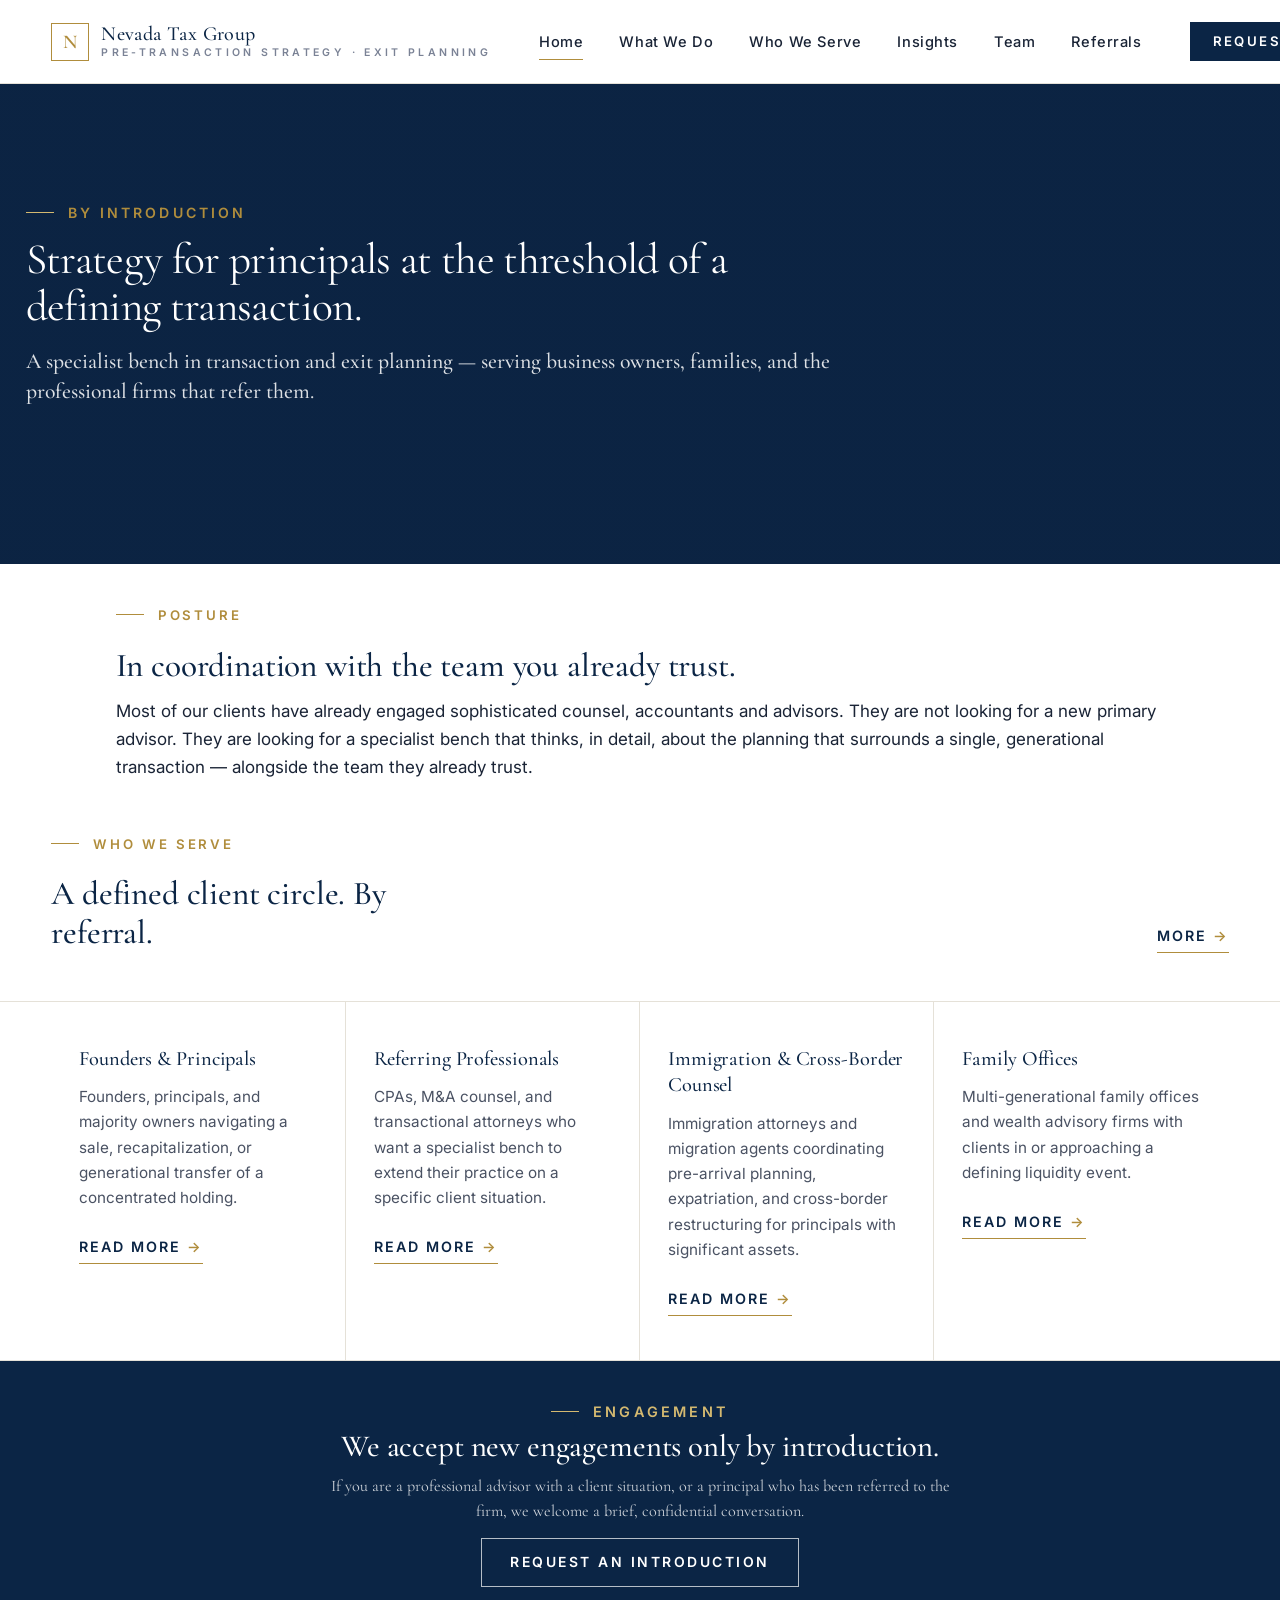
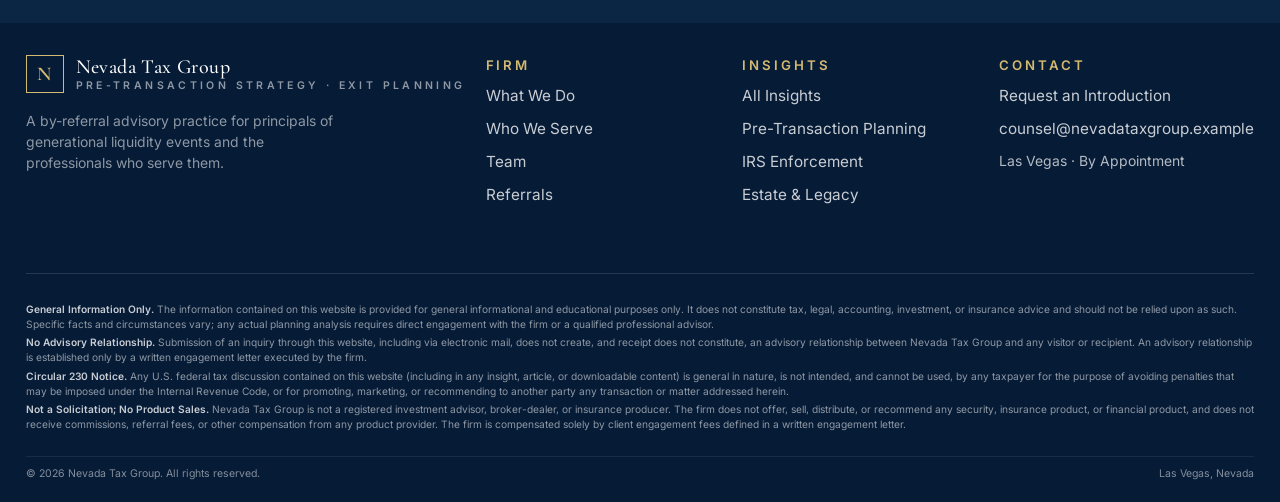
==== index.html @ 7b82d8ce "Mobile: aggressive hero shrink (specificity bump) + nav 3-col grid" ====
<!DOCTYPE html>
<html lang="en">
<head>
  <meta charset="UTF-8" />
  <meta name="viewport" content="width=device-width, initial-scale=1.0" />
  <meta name="robots" content="noindex, nofollow" />
  <meta http-equiv="Cache-Control" content="no-cache, no-store, must-revalidate" />
  <meta http-equiv="Pragma" content="no-cache" />
  <meta http-equiv="Expires" content="0" />
  <title>Nevada Tax Group</title>
  <meta name="description" content="A specialist bench in pre-transaction strategy, exit planning, and generational wealth — for the families, principals, and professional firms who serve them." />
  <link rel="preconnect" href="https://fonts.googleapis.com" />
  <link rel="preconnect" href="https://fonts.gstatic.com" crossorigin />
  <link href="https://fonts.googleapis.com/css2?family=Cormorant+Garamond:wght@400;500;600&family=Inter:wght@400;500;600&display=swap" rel="stylesheet" />
  <link rel="stylesheet" href="assets/css/styles.css?v=88" />
  <style>
      /* Compact engagement CTA + footer (all pages) */
      .section-navy { padding-top: clamp(36px, 4.5vw, 64px); padding-bottom: clamp(36px, 4.5vw, 64px); }
      .section-navy .eyebrow { margin-bottom: 14px; font-size: 0.85rem; }
      .section-navy h2 { font-size: clamp(1.5rem, 2.4vw, 2rem) !important; margin: 0 auto 18px !important; line-height: 1.2; max-width: 22ch; }
      .section-navy .lede { font-size: clamp(0.95rem, 1.25vw, 1.1rem); line-height: 1.55; margin: 0 auto 26px !important; max-width: 56ch; }
      .section-navy .btn { padding: 12px 28px; font-size: 0.82rem; letter-spacing: 0.18em; }
      .site-footer { padding-top: clamp(28px, 3.5vw, 44px); padding-bottom: clamp(18px, 2.5vw, 28px); }
      .site-footer .footer-grid { gap: 24px; margin-bottom: 24px; }
      .site-footer h5 { font-size: 0.78rem; margin-bottom: 8px; }
      .site-footer ul li, .site-footer .footer-brand p { font-size: 0.82rem; line-height: 1.5; }
      .site-footer .compliance { padding-top: 18px; }
      .site-footer .compliance p { font-size: 0.6rem; line-height: 1.5; margin-bottom: 6px; word-break: break-word; overflow-wrap: anywhere; }
      .site-footer .compliance-bottom { font-size: 0.62rem; padding-top: 10px; flex-wrap: wrap; gap: 6px; }
      /* Home: pull hero eyebrow up */
      body.home .hero-inner { padding-top: clamp(48px, 7vw, 96px) !important; padding-bottom: clamp(40px, 6vw, 80px); }
      /* Standardize page-head photo: navy overlay, gold eyebrow, white text */
      .page-head { position: relative; overflow: hidden; padding-top: clamp(40px, 5vw, 76px); padding-bottom: clamp(32px, 4vw, 60px); }
      .page-head-image { position: absolute; inset: 0; background-size: cover; background-position: center; }
      .page-head-image::after { content: ""; position: absolute; inset: 0; background: linear-gradient(180deg, rgba(15,28,55,.45), rgba(15,28,55,.45)); pointer-events: none; }
      .page-head .wrap { position: relative; z-index: 2; }
      .page-head .eyebrow { color: var(--gold) !important; }
      .page-head h1 { color: #fff !important; }
      .page-head .lede { color: rgba(255,255,255,.86) !important; }
      /* Insights articles: apply the same navy overlay to .feature-image */
      .feature-image { position: relative; }
      .feature-image::after { content: ""; position: absolute; inset: 0; background: linear-gradient(180deg, rgba(15,28,55,.45), rgba(15,28,55,.45)); pointer-events: none; }
      /* Tighter section + practice rows */
      .section { padding: clamp(28px, 4vw, 60px) 0; }
      .practice-row { padding: clamp(20px, 3vw, 40px) 0; gap: clamp(18px, 2.5vw, 36px); }
      .practice-row ul li:last-child { border-bottom: 0; }
      /* Home-only: 4-up audience grid */
      body.home .audience { grid-template-columns: repeat(4, 1fr); }
      body.home .audience > a { padding: 44px 28px; }
      body.home .audience h3 { font-size: 1.2rem; }
      body.home .audience p { font-size: 0.9rem; }
      @media (max-width: 1100px) { body.home .audience { grid-template-columns: repeat(2, 1fr); } body.home .audience > a { border-right: 0 !important; } body.home .audience > a:nth-child(odd) { border-right: 1px solid var(--rule) !important; } body.home .audience > a:nth-child(-n+2) { border-bottom: 1px solid var(--rule); } }
      @media (max-width: 700px) { body.home .audience { grid-template-columns: 1fr; } body.home .audience > a { border-right: 0 !important; border-bottom: 1px solid var(--rule); } }
      /* Team teaser clickable card */
      .team-grid a.attorney-link { text-decoration: none; color: inherit; display: block; transition: opacity .2s ease; }
      .team-grid a.attorney-link:hover { opacity: .85; }
      /* Narrow-width tightening */
      @media (max-width: 820px) { .site-footer .compliance p { font-size: 0.56rem; } }
      @media (max-width: 700px) {
        .site-footer .compliance-bottom { flex-direction: column; align-items: flex-start; }
        .site-footer .compliance p { font-size: 0.58rem; }
        .site-footer .compliance-bottom { font-size: 0.58rem; }
        .site-footer ul li, .site-footer .footer-brand p { font-size: 0.78rem; }
        .site-footer h5 { font-size: 0.74rem; }
        .section-navy h2 { font-size: 1.5rem !important; }
        .section-navy .lede { font-size: 0.98rem !important; }
        .section-navy .btn { padding: 11px 24px; font-size: 0.78rem; }
      }
      @media (max-width: 460px) {
        .site-footer .compliance p { font-size: 0.54rem; }
        .site-footer .compliance-bottom { font-size: 0.54rem; }
        .site-footer .footer-grid { gap: 18px !important; margin-bottom: 18px !important; }
        .section-navy h2 { font-size: 1.3rem !important; line-height: 1.2; }
      }
      /* Home hero shrunk to match page-head height */
      body.home .hero { min-height: 0 !important; height: auto !important; padding: 0 !important; position: relative; overflow: hidden; }
      body.home .hero-image { position: absolute !important; inset: 0; background-size: cover; background-position: center; }
      body.home .hero-image::after { content: ""; position: absolute; inset: 0; background: linear-gradient(180deg, rgba(15,28,55,.45), rgba(15,28,55,.45)); pointer-events: none; }
      body.home .hero-inner { position: relative; z-index: 2; padding-top: clamp(40px, 5vw, 76px) !important; padding-bottom: clamp(32px, 4vw, 60px) !important; }
    
    /* Lock hero + page-head to identical fixed heights */
    .page-head, body.home .hero { min-height: clamp(300px, 38vw, 480px) !important; display: flex; align-items: center; }
    body.home .hero-inner, .page-head .wrap { padding-top: 0 !important; padding-bottom: 0 !important; }
    /* Hide home hero button to match page-head content density */
    body.home .hero .btn { display: none !important; }
    /* Who We Serve home left-align (heading + grid match left edge) */
    body.home section:has(> .audience) > .wrap { margin-left: 0 !important; padding-left: clamp(20px, 4vw, 56px) !important; padding-right: clamp(20px, 4vw, 56px) !important; max-width: 100% !important; }
    body.home .audience { padding-left: clamp(20px, 4vw, 56px); padding-right: clamp(20px, 4vw, 56px); }
  
    /* Home hero text matches other-page sizes, pushed to far left */
    body.home .hero-inner { max-width: 80ch !important; width: auto !important; margin-left: 0 !important; margin-right: auto !important; padding-left: clamp(12px, 2vw, 32px) !important; padding-right: clamp(12px, 2vw, 32px) !important; text-align: left !important; }
    body.home .hero-inner > * { margin-left: 0 !important; max-width: 100% !important; }
    body.home .hero h1 { font-size: clamp(1.85rem, 4.7vw, 2.55rem) !important; line-height: 1.08 !important; margin-bottom: 16px !important; }
    body.home .hero .lede { font-size: clamp(1rem, 1.7vw, 1.33rem) !important; line-height: 1.4 !important; }
    body.home .hero .eyebrow { font-size: 0.83rem !important; margin-bottom: 12px !important; }
  
    /* Unify page-head + home hero text colors (dark text on light overlay) */
    body.home .hero .eyebrow, .page-head .eyebrow { color: var(--gold) !important; }
    body.home .hero h1, .page-head h1 { color: #FFF !important; }
    body.home .hero .lede, .page-head .lede { color: rgba(255,255,255,.86) !important; font-weight: 500; }
      body.home .hero::before { background: none !important; }
    /* Footer: widen to ~1500px + compress vertical rhythm uniformly */
    .site-footer .wrap { max-width: 1500px !important; padding-left: clamp(20px, 2vw, 36px) !important; padding-right: clamp(20px, 2vw, 36px) !important; }
    .site-footer { padding-top: clamp(20px, 2.5vw, 32px) !important; padding-bottom: clamp(12px, 1.5vw, 20px) !important; }
    .site-footer .footer-grid { gap: 20px !important; margin-bottom: 16px !important; }
    .site-footer .compliance { padding-top: 12px !important; }
    .site-footer .compliance p { line-height: 1.45 !important; margin-bottom: 4px !important; }
    .site-footer .compliance-bottom { padding-top: 8px !important; }
    /* Engagement CTA: widen text + compress vertical uniformly */
    .section-navy { padding-top: clamp(22px, 2.8vw, 38px) !important; padding-bottom: clamp(22px, 2.8vw, 38px) !important; }
    .section-navy .wrap-narrow { max-width: 1000px !important; padding-left: clamp(20px, 2vw, 36px) !important; padding-right: clamp(20px, 2vw, 36px) !important; }
    .section-navy .eyebrow { margin-bottom: 6px !important; }
    .section-navy h2 { max-width: 56ch !important; margin: 0 auto 8px !important; }
    .section-navy .lede { max-width: 78ch !important; margin: 0 auto 14px !important; }
    /* Body content sections: widen wrap-narrow + compress vertical (excludes navy CTA) */
    .section:not(.section-navy) .wrap-narrow { max-width: 1100px !important; padding-left: clamp(20px, 2vw, 36px) !important; padding-right: clamp(20px, 2vw, 36px) !important; }
    .section:not(.section-navy) { padding-top: clamp(22px, 2.8vw, 38px) !important; padding-bottom: clamp(22px, 2.8vw, 38px) !important; }
    .section:not(.section-navy) .wrap-narrow p { margin-bottom: 12px !important; }
    .section:not(.section-navy) .wrap-narrow h2 { margin-bottom: 12px !important; }
    /* ========== MOBILE FIXES (≤768px) — desktop untouched ========== */
    @media (max-width: 768px) {
      /* MOBILE FIX: header nav — hide desktop links, condense brand to make room for CTA. Why crowded: 6 nav links + CTA + brand all on one row at 390px is impossible. */
      .site-header .nav { padding: 12px 16px !important; gap: 8px !important; }
      .site-header .nav { flex-wrap: wrap !important; }
      .site-header .nav-links { display: grid !important; grid-template-columns: repeat(3, 1fr) !important; order: 3 !important; width: 100% !important; gap: 4px !important; padding: 10px 8px 6px !important; border-top: 1px solid var(--rule) !important; margin-top: 8px !important; }
      .site-header .nav-links a { font-size: 0.7rem !important; padding: 10px 4px !important; min-height: 38px !important; text-align: center !important; }
      .site-header .nav-cta { padding: 10px 14px !important; font-size: 0.62rem !important; letter-spacing: 0.12em !important; min-height: 44px !important; display: inline-flex !important; align-items: center !important; }
      .site-header .brand-name small { display: none !important; }

      /* MOBILE FIX: hero + page-head — text was full-bleed left with no side padding, h1 too large. Why crowded: clamps designed for 1440px viewport. */
      .hero-inner, .page-head .wrap { padding: 24px 18px !important; max-width: 100% !important; }
      body.home .hero h1, body .page-head h1 { font-size: clamp(0.95rem, 3.6vw, 1.2rem) !important; max-width: 100% !important; line-height: 1.18 !important; margin-bottom: 8px !important; font-weight: 500 !important; }
      body.home .hero .lede, body .page-head .lede { font-size: 0.72rem !important; max-width: 100% !important; line-height: 1.4 !important; }
      body.home .hero .eyebrow, body .page-head .eyebrow { font-size: 0.62rem !important; margin-bottom: 6px !important; letter-spacing: 0.16em !important; }
      .page-head, body.home .hero { min-height: clamp(160px, 38vw, 240px) !important; max-height: none !important; height: auto !important; }

      /* MOBILE FIX: Engagement CTA — recently compressed to 22-38px padding which strangles the section on phone. */
      .section-navy { padding-top: clamp(36px, 8vw, 56px) !important; padding-bottom: clamp(36px, 8vw, 56px) !important; }
      .section-navy .wrap-narrow { padding-left: 20px !important; padding-right: 20px !important; max-width: 100% !important; }
      .section-navy h2 { font-size: clamp(1.4rem, 5.8vw, 1.7rem) !important; max-width: 100% !important; line-height: 1.18 !important; margin: 0 auto 16px !important; }
      .section-navy .lede { font-size: 0.95rem !important; max-width: 100% !important; line-height: 1.55 !important; margin: 0 auto 24px !important; }
      .section-navy .btn { padding: 14px 22px !important; font-size: 0.72rem !important; min-height: 44px !important; }

      /* MOBILE FIX: footer — was multi-column on a 390px screen; collapse to single column with comfortable gap. */
      .site-footer { padding-top: clamp(32px, 7vw, 48px) !important; padding-bottom: clamp(20px, 4vw, 28px) !important; }
      .site-footer .wrap { padding-left: 20px !important; padding-right: 20px !important; max-width: 100% !important; }
      .site-footer .footer-grid { grid-template-columns: 1fr !important; gap: 24px !important; margin-bottom: 22px !important; }
      .site-footer ul li, .site-footer .footer-brand p { font-size: 0.92rem !important; line-height: 1.55 !important; }
      .site-footer h5 { font-size: 0.85rem !important; margin-bottom: 10px !important; }
      .site-footer .compliance { padding-top: 18px !important; }
      .site-footer .compliance p { font-size: 0.7rem !important; line-height: 1.55 !important; margin-bottom: 10px !important; }
      .site-footer .compliance-bottom { flex-direction: column !important; gap: 4px !important; font-size: 0.7rem !important; padding-top: 12px !important; }

      /* MOBILE FIX: body content sections — recent web-wide tightening squeezed mobile paragraphs together. */
      .section:not(.section-navy) { padding-top: clamp(28px, 6vw, 44px) !important; padding-bottom: clamp(28px, 6vw, 44px) !important; }
      .section:not(.section-navy) .wrap-narrow { max-width: 100% !important; padding-left: 20px !important; padding-right: 20px !important; }
      .section:not(.section-navy) .wrap-narrow p { font-size: 0.95rem !important; line-height: 1.6 !important; margin-bottom: 14px !important; }
      .section:not(.section-navy) .wrap-narrow h2 { font-size: clamp(1.4rem, 5.5vw, 1.7rem) !important; margin-bottom: 14px !important; }

      /* MOBILE FIX: practice page rows — heading-hugs-row CSS made the rows feel cramped on phone. */
      .practice-row { margin-bottom: clamp(20px, 4vw, 32px) !important; padding-top: clamp(18px, 4vw, 26px) !important; padding-bottom: clamp(18px, 4vw, 26px) !important; }
      .practice-row h2 { font-size: clamp(1.3rem, 5vw, 1.55rem) !important; margin-top: 0 !important; margin-bottom: 12px !important; }
      .practice-row p { font-size: 0.95rem !important; line-height: 1.6 !important; margin-bottom: 12px !important; }
      .practice-row li { font-size: 0.92rem !important; margin-bottom: 4px !important; padding-top: 10px !important; padding-bottom: 10px !important; }
      .practice-row .num { font-size: clamp(1.8rem, 7vw, 2.4rem) !important; }
      .practice-row ul { margin-top: 8px !important; }

      /* MOBILE FIX: audience grid (Who We Serve) — already stacks but each card needed more padding. */
      .audience { grid-template-columns: 1fr !important; }
      .audience > a { padding: 28px 22px !important; border-right: 0 !important; border-bottom: 1px solid var(--rule) !important; }
      .audience h3 { font-size: 1.15rem !important; margin-bottom: 10px !important; }
      .audience p { font-size: 0.95rem !important; line-height: 1.55 !important; }

      /* MOBILE FIX: insights list rows — 3-column desktop grid is unreadable on phone. Stack vertically. */
      .insight-row { grid-template-columns: 1fr !important; gap: 8px !important; padding: 22px 0 !important; }
      .insight-row .meta { font-size: 0.78rem !important; }
      .insight-row h3 { font-size: 1.15rem !important; }
      .insight-row .read { margin-top: 8px !important; }

      /* MOBILE FIX: split-section (about) — already stacks below 820px, but tighten internal padding for phone. */
      .split-section .split-col { padding: 28px 22px !important; }

      /* MOBILE FIX: article body (insights-1/2/3) — long-form reading needs comfortable size on phone. */
      .article-body p { font-size: 1rem !important; line-height: 1.7 !important; margin-bottom: 16px !important; }
      .article-body h2 { font-size: 1.35rem !important; margin-top: 32px !important; margin-bottom: 14px !important; }

      /* MOBILE FIX: touch targets — buttons and inline-arrow links need 44px min height for accessibility. */
      .btn, .nav-cta, .link-arrow { min-height: 44px !important; display: inline-flex !important; align-items: center !important; }
    }
    /* ========== END MOBILE FIXES ========== */
  </style>
</head>
<body class="home">

  <header class="site-header">
    <div class="nav">
      <a class="brand" href="index.html">
        <span class="brand-mark">N</span>
        <span class="brand-name">Nevada Tax Group<small>Pre-Transaction Strategy · Exit Planning</small></span>
      </a>
      <nav class="nav-links">
        <a href="index.html" class="active">Home</a>
        <a href="practice.html">What We Do</a>
        <a href="about.html">Who We Serve</a>
        <a href="insights.html">Insights</a>
        <a href="team.html">Team</a>
        <a href="referrals.html">Referrals</a>
      </nav>
      <a href="contact.html" class="nav-cta">Request an Introduction</a>
    </div>
  </header>

  <!-- HERO -->
  <section class="hero">
    <div class="hero-image" style="background-image:url('https://images.unsplash.com/photo-1506905925346-21bda4d32df4?ixlib=rb-4.0.3&auto=format&fit=crop&w=2400&q=80');"></div>
    <div class="hero-inner">
      <span class="eyebrow">By Introduction</span>
      <h1>Strategy for principals at the threshold of a defining transaction.</h1>
      <p class="lede">A specialist bench in transaction and exit planning — serving business owners, families, and the professional firms that refer them.</p>
      <a href="contact.html" class="btn btn-ghost-light">Request an Introduction</a>
    </div>
  </section>

  <!-- POSITIONING -->
  <section class="section">
    <div class="wrap-narrow">
      <span class="eyebrow">Posture</span>
      <h2>In coordination with the team you already trust.</h2>
      <p>Most of our clients have already engaged sophisticated counsel, accountants and advisors. They are not looking for a new primary advisor. They are looking for a specialist bench that thinks, in detail, about the planning that surrounds a single, generational transaction — alongside the team they already trust.</p>
    </div>
  </section>

  <!-- AUDIENCE PREVIEW -->
  <section>
    <div class="wrap" style="margin-bottom:48px;">
      <div style="display:flex; justify-content:space-between; align-items:flex-end; flex-wrap:wrap; gap:24px;">
        <div>
          <span class="eyebrow">Who We Serve</span>
          <h2 style="max-width: 24ch; margin-bottom: 0;">A defined client circle. By referral.</h2>
        </div>
        <a href="about.html" class="link-arrow">More</a>
      </div>
    </div>
    <div class="audience">
      <a href="about.html#principals">
        <h3>Founders &amp; Principals</h3>
        <p>Founders, principals, and majority owners navigating a sale, recapitalization, or generational transfer of a concentrated holding.</p>
        <span class="link-arrow">Read More</span>
      </a>
      <a href="about.html#advisors">
        <h3>Referring Professionals</h3>
        <p>CPAs, M&amp;A counsel, and transactional attorneys who want a specialist bench to extend their practice on a specific client situation.</p>
        <span class="link-arrow">Read More</span>
      </a>
      <a href="about.html#advisors">
        <h3>Immigration &amp; Cross-Border Counsel</h3>
        <p>Immigration attorneys and migration agents coordinating pre-arrival planning, expatriation, and cross-border restructuring for principals with significant assets.</p>
        <span class="link-arrow">Read More</span>
      </a>
      <a href="about.html#offices">
        <h3>Family Offices</h3>
        <p>Multi-generational family offices and wealth advisory firms with clients in or approaching a defining liquidity event.</p>
        <span class="link-arrow">Read More</span>
      </a>
    </div>
  </section>

  <!-- FINAL CTA -->
  <section class="section section-navy">
    <div class="wrap-narrow center">
      <span class="eyebrow">Engagement</span>
      <h2 style="color:#FFF;">We accept new engagements only by introduction.</h2>
      <p class="lede" style="">If you are a professional advisor with a client situation, or a principal who has been referred to the firm, we welcome a brief, confidential conversation.</p>
      <a href="contact.html" class="btn btn-ghost-light">Request an Introduction</a>
    </div>
  </section>

  <footer class="site-footer">
    <div class="wrap">
      <div class="footer-grid">
        <div class="footer-brand">
          <a class="brand" href="index.html" style="text-decoration:none;">
            <span class="brand-mark">N</span>
            <span class="brand-name">Nevada Tax Group<small>Pre-Transaction Strategy · Exit Planning</small></span>
          </a>
          <p>A by-referral advisory practice for principals of generational liquidity events and the professionals who serve them.</p>
        </div>
        <div>
          <h5>Firm</h5>
          <ul>
            <li><a href="practice.html">What We Do</a></li>
            <li><a href="about.html">Who We Serve</a></li>
            <li><a href="team.html">Team</a></li>
            <li><a href="referrals.html">Referrals</a></li>
          </ul>
        </div>
        <div>
          <h5>Insights</h5>
          <ul>
            <li><a href="insights.html">All Insights</a></li>
            <li><a href="insights-1.html">Pre-Transaction Planning</a></li>
            <li><a href="insights-2.html">IRS Enforcement</a></li>
            <li><a href="insights-3.html">Estate &amp; Legacy</a></li>
          </ul>
        </div>
        <div>
          <h5>Contact</h5>
          <ul>
            <li><a href="contact.html">Request an Introduction</a></li>
            <li><a href="mailto:counsel@nevadataxgroup.example">counsel@nevadataxgroup.example</a></li>
            <li>Las Vegas · By Appointment</li>
          </ul>
        </div>
      </div>

      <div class="compliance">
        <p><strong>General Information Only.</strong> The information contained on this website is provided for general informational and educational purposes only. It does not constitute tax, legal, accounting, investment, or insurance advice and should not be relied upon as such. Specific facts and circumstances vary; any actual planning analysis requires direct engagement with the firm or a qualified professional advisor.</p>
        <p><strong>No Advisory Relationship.</strong> Submission of an inquiry through this website, including via electronic mail, does not create, and receipt does not constitute, an advisory relationship between Nevada Tax Group and any visitor or recipient. An advisory relationship is established only by a written engagement letter executed by the firm.</p>
        <p><strong>Circular 230 Notice.</strong> Any U.S. federal tax discussion contained on this website (including in any insight, article, or downloadable content) is general in nature, is not intended, and cannot be used, by any taxpayer for the purpose of avoiding penalties that may be imposed under the Internal Revenue Code, or for promoting, marketing, or recommending to another party any transaction or matter addressed herein.</p>
        <p><strong>Not a Solicitation; No Product Sales.</strong> Nevada Tax Group is not a registered investment advisor, broker-dealer, or insurance producer. The firm does not offer, sell, distribute, or recommend any security, insurance product, or financial product, and does not receive commissions, referral fees, or other compensation from any product provider. The firm is compensated solely by client engagement fees defined in a written engagement letter.</p>
        <div class="compliance-bottom">
          <span>© 2026 Nevada Tax Group. All rights reserved.</span>
          <span>Las Vegas, Nevada</span>
        </div>
      </div>
    </div>
  </footer>

</body>
</html>
---- assets/css/styles.css ----
/* =============================================================
   Nevada Tax Group — Shared Stylesheet
   Navy & gold. Editorial. Restrained. White-shoe posture.
   ============================================================= */

:root {
  --navy:        #0B2545;
  --navy-deep:   #061B36;
  --navy-soft:   #1B355D;
  --gold:        #B08D3C;
  --gold-light:  #D4B970;
  --ink:         #1A2436;
  --ink-light:   #4A5263;
  --ink-mute:    #7A8295;
  --paper:       #FFFFFF;
  --cream:       #FAF8F4;
  --cream-deep:  #F2EDE2;
  --rule:        #E5E1D8;
  --rule-strong: #C9C2B2;

  --serif: "Cormorant Garamond", "EB Garamond", Garamond, "Times New Roman", serif;
  --sans:  "Inter", -apple-system, BlinkMacSystemFont, "Segoe UI", Helvetica, Arial, sans-serif;

  --max:    1180px;
  --max-narrow: 760px;
  --gutter: clamp(20px, 4vw, 56px);
}

* { box-sizing: border-box; }

html {
  overflow-x: hidden;
  width: 100%;
}

html, body {
  margin: 0;
  padding: 0;
  background: var(--paper);
  color: var(--ink);
  font-family: var(--sans);
  font-size: 17px;
  line-height: 1.65;
  -webkit-font-smoothing: antialiased;
  -moz-osx-font-smoothing: grayscale;
  max-width: 100%;
  overflow-x: hidden;
}

img, video, iframe { max-width: 100%; height: auto; }

img { max-width: 100%; display: block; }
a { color: var(--navy); text-decoration: none; transition: color .15s ease; }
a:hover { color: var(--gold); }

/* ---------- Typography ---------- */

h1, h2, h3, h4 {
  font-family: var(--serif);
  font-weight: 500;
  color: var(--navy);
  letter-spacing: -0.005em;
  margin: 0 0 0.5em;
}

h1 {
  font-size: clamp(2.4rem, 4.4vw, 4rem);
  line-height: 1.08;
  font-weight: 400;
  letter-spacing: -0.015em;
}

h2 {
  font-size: clamp(1.7rem, 2.6vw, 2.4rem);
  line-height: 1.18;
}

h3 {
  font-size: 1.35rem;
  line-height: 1.3;
}

h4 {
  font-size: 1.05rem;
  line-height: 1.35;
  font-family: var(--sans);
  font-weight: 600;
  letter-spacing: 0.04em;
  text-transform: uppercase;
  color: var(--ink-light);
}

p { margin: 0 0 1.1em; color: var(--ink); }

.lede {
  font-family: var(--serif);
  font-size: clamp(1.25rem, 1.6vw, 1.55rem);
  line-height: 1.5;
  color: var(--ink-light);
  font-weight: 400;
  margin-bottom: 1.4em;
}

.eyebrow {
  font-family: var(--sans);
  font-size: 0.78rem;
  letter-spacing: 0.22em;
  text-transform: uppercase;
  color: var(--gold);
  font-weight: 600;
  margin: 0 0 1.4em;
  display: inline-block;
}

.eyebrow::before {
  content: "";
  display: inline-block;
  width: 28px;
  height: 1px;
  background: var(--gold);
  vertical-align: middle;
  margin-right: 14px;
  margin-bottom: 3px;
}

.rule {
  border: 0;
  border-top: 1px solid var(--rule);
  margin: 64px 0;
}

.rule-gold {
  border-top: 1px solid var(--gold);
  width: 48px;
  margin: 0 0 28px;
}

/* ---------- Layout primitives ---------- */

.wrap {
  max-width: var(--max);
  margin: 0 auto;
  padding: 0 var(--gutter);
}

.wrap-narrow {
  max-width: var(--max-narrow);
  margin: 0 auto;
  padding: 0 var(--gutter);
}

.section {
  padding: clamp(40px, 6vw, 80px) 0;
}

.section-tight { padding: clamp(28px, 4vw, 56px) 0; }

.section-cream { background: var(--cream); }
.section-navy {
  background: var(--navy);
  color: var(--cream);
}
.section-navy h1, .section-navy h2, .section-navy h3 {
  color: #FFFFFF;
}
.section-navy .lede, .section-navy p { color: rgba(255,255,255,0.78); }
.section-navy .eyebrow { color: var(--gold-light); }
.section-navy .eyebrow::before { background: var(--gold-light); }

/* ---------- Header / Nav ---------- */

.site-header {
  border-bottom: 1px solid var(--rule);
  background: var(--paper);
  position: sticky;
  top: 0;
  z-index: 50;
  backdrop-filter: saturate(140%) blur(8px);
  background: rgba(255,255,255,0.96);
}

.nav {
  display: flex;
  align-items: center;
  justify-content: space-between;
  gap: 48px;
  padding: 22px var(--gutter);
  margin: 0 auto;
}

.brand, .nav-links, .nav-cta { flex-shrink: 0; }
.brand-name, .brand-name small { white-space: nowrap; }

.brand {
  display: flex;
  align-items: center;
  gap: 12px;
  text-decoration: none;
}

.brand-mark {
  width: 38px;
  height: 38px;
  display: grid;
  place-items: center;
  border: 1px solid var(--gold);
  color: var(--gold);
  font-family: var(--serif);
  font-size: 1.15rem;
  font-weight: 600;
  letter-spacing: 0.02em;
}

.brand-name {
  font-family: var(--serif);
  font-size: 1.18rem;
  font-weight: 500;
  color: var(--navy);
  letter-spacing: 0.02em;
  line-height: 1;
}

.brand-name small {
  display: block;
  font-family: var(--sans);
  font-size: 0.62rem;
  letter-spacing: 0.32em;
  text-transform: uppercase;
  color: var(--ink-mute);
  margin-top: 4px;
  font-weight: 600;
}

.nav-links {
  display: flex;
  gap: 36px;
  align-items: center;
}

.nav-links a {
  font-size: 0.86rem;
  letter-spacing: 0.04em;
  color: var(--ink);
  font-weight: 500;
  position: relative;
  padding: 4px 0;
}

.nav-links a.active::after,
.nav-links a:hover::after {
  content: "";
  position: absolute;
  left: 0; right: 0; bottom: -2px;
  height: 1px;
  background: var(--gold);
}

.nav-cta {
  display: inline-flex;
  align-items: center;
  justify-content: center;
  font-size: 0.78rem;
  letter-spacing: 0.18em;
  text-transform: uppercase;
  font-weight: 600;
  padding: 12px 22px;
  line-height: 1;
  border: 1px solid var(--navy);
  color: #FFF !important;
  background: var(--navy);
  white-space: nowrap;
  transition: background .18s ease, border-color .18s ease;
}

.nav-cta:hover {
  background: var(--navy-deep);
  border-color: var(--navy-deep);
  color: #FFF !important;
}

@media (max-width: 820px) {
  .site-header { position: relative; }

  .nav {
    flex-wrap: wrap;
    gap: 6px 12px;
    padding: 12px var(--gutter);
    align-items: center;
  }

  .brand {
    order: 1;
    flex-shrink: 1;
    min-width: 0;
    gap: 10px;
  }
  .brand-mark { width: 32px; height: 32px; font-size: 1rem; }
  .brand-name { font-size: 1rem; white-space: nowrap; overflow: hidden; text-overflow: ellipsis; }
  .brand-name small { display: none; }

  .nav-cta {
    order: 2;
    flex-shrink: 0;
    padding: 9px 14px;
    font-size: 0.62rem;
    letter-spacing: 0.1em;
  }

  .nav-links {
    order: 3;
    display: flex !important;
    flex: 0 0 100%;
    width: 100%;
    justify-content: center;
    gap: 22px;
    padding: 10px 0 4px;
    margin-top: 8px;
    border-top: 1px solid var(--rule);
    overflow-x: auto;
    -webkit-overflow-scrolling: touch;
  }
  .nav-links::-webkit-scrollbar { display: none; }
  .nav-links a {
    font-size: 0.82rem;
    white-space: nowrap;
    padding: 2px 0;
  }

  .hero-inner { padding: 56px var(--gutter) 56px; }
  .hero h1 { font-size: 2rem; line-height: 1.15; max-width: 100%; margin-bottom: 20px; }
  .hero .lede { font-size: 1rem; line-height: 1.5; margin-bottom: 28px; }
  .hero .btn { padding: 14px 24px; font-size: 0.72rem; letter-spacing: 0.14em; }

  .section { padding: 48px 0; }
  .section .lede { font-size: 1.05rem; }

  .page-head { padding: 48px 0 36px; }
  .page-head h1 { font-size: 1.7rem; line-height: 1.2; }
  .page-head .lede { font-size: 1rem; }

  .audience > a { padding: 32px 24px; }
  .audience h3 { font-size: 1.25rem; }

  .practice-row { padding: 36px 0; gap: 16px; }
  .practice-row .num { font-size: 2.2rem; }
  .practice-row h2 { font-size: 1.5rem; margin-top: 0; }

  .insight-row { padding: 24px 0; }
  .insight-row h3 { font-size: 1.2rem; line-height: 1.3; }

  .article-body { font-size: 1rem; line-height: 1.7; }
  .article-body h2 { font-size: 1.4rem; }
  .article-body blockquote { font-size: 1.15rem; padding-left: 20px; }

  .pullquote { font-size: 1.35rem; }

  .booking-card { padding: 28px 22px; }
  .calendly-mock { padding: 22px 18px; min-height: auto; }

  .site-footer { padding: 56px 0 32px; }
  .footer-grid { gap: 32px; padding-bottom: 32px; }
  .compliance { font-size: 0.74rem; }
}

@media (max-width: 480px) {
  .nav { padding: 10px 18px; gap: 4px 10px; }
  .brand-name { font-size: 0.94rem; }
  .nav-cta { padding: 8px 11px; font-size: 0.56rem; letter-spacing: 0.08em; }
  .nav-links { gap: 16px; padding: 8px 0 2px; margin-top: 6px; }
  .nav-links a { font-size: 0.76rem; }

  .hero-inner { padding: 44px var(--gutter) 48px; }
  .hero h1 { font-size: 1.65rem; }
  .hero .lede { font-size: 0.94rem; }
  .hero .btn { padding: 12px 20px; font-size: 0.66rem; }

  .section { padding: 40px 0; }
  .page-head { padding: 36px 0 28px; }
  .page-head h1 { font-size: 1.45rem; }

  .audience > a { padding: 26px 20px; }
  .pullquote { font-size: 1.2rem; }

  .footer-grid { grid-template-columns: 1fr; gap: 28px; }
}

/* ---------- Buttons ---------- */

.btn {
  display: inline-block;
  font-family: var(--sans);
  font-size: 0.82rem;
  font-weight: 600;
  letter-spacing: 0.18em;
  text-transform: uppercase;
  padding: 16px 32px;
  border: 1px solid var(--navy);
  background: var(--navy);
  color: #FFF !important;
  cursor: pointer;
  transition: all .18s ease;
}

.btn:hover {
  background: var(--navy-deep);
  border-color: var(--navy-deep);
  color: #FFF !important;
}

.btn-ghost {
  background: transparent;
  color: var(--navy) !important;
  border-color: var(--navy);
}

.btn-ghost:hover {
  background: var(--navy);
  color: #FFF !important;
}

.btn-ghost-light {
  background: transparent;
  color: #FFF !important;
  border-color: rgba(255,255,255,0.7);
}

.btn-ghost-light:hover {
  background: #FFF;
  color: var(--navy) !important;
  border-color: #FFF;
}


.link-arrow {
  font-size: 0.84rem;
  font-weight: 600;
  letter-spacing: 0.14em;
  text-transform: uppercase;
  color: var(--navy);
  border-bottom: 1px solid var(--gold);
  padding-bottom: 4px;
  display: inline-block;
}

.link-arrow::after {
  content: " →";
  color: var(--gold);
}

.link-arrow:hover { color: var(--gold); }

/* ---------- Hero ---------- */

.hero {
  position: relative;
  background: var(--navy);
  color: #FFF;
  overflow: hidden;
}

.hero-image {
  position: absolute;
  inset: 0;
  background-size: cover;
  background-position: center;
  opacity: 0.35;
  z-index: 0;
}

.hero::before {
  content: "";
  position: absolute;
  inset: 0;
  background:
    radial-gradient(ellipse at 20% 0%, rgba(176,141,60,0.18), transparent 55%),
    radial-gradient(ellipse at 100% 100%, rgba(176,141,60,0.08), transparent 50%),
    linear-gradient(180deg, rgba(11,37,69,0.4) 0%, rgba(6,27,54,0.92) 100%);
  pointer-events: none;
  z-index: 1;
}

.hero-inner {
  position: relative;
  z-index: 1;
  max-width: var(--max);
  margin: 0 auto;
  padding: clamp(72px, 11vw, 130px) var(--gutter) clamp(60px, 9vw, 105px);
}

.hero h1 {
  color: #FFF;
  max-width: 16ch;
  margin-bottom: 28px;
}

.hero .lede {
  color: rgba(255,255,255,0.78);
  max-width: 56ch;
  margin-bottom: 44px;
}

.hero .eyebrow { color: var(--gold-light); }
.hero .eyebrow::before { background: var(--gold-light); }

/* ---------- Page header (interior) ---------- */

.page-head {
  background: var(--cream);
  border-bottom: 1px solid var(--rule);
  padding: clamp(48px, 6vw, 80px) 0 clamp(32px, 5vw, 60px);
  position: relative;
  overflow: hidden;
}

.page-head h1 { max-width: 22ch; margin-bottom: 18px; }
.page-head .lede { max-width: 64ch; margin-bottom: 0; }

.page-head .wrap { position: relative; z-index: 2; }

.page-head-image {
  position: absolute;
  inset: 0;
  background-size: cover;
  background-position: center;
  opacity: 0.18;
  z-index: 1;
}

.page-head-image::after {
  content: "";
  position: absolute;
  inset: 0;
  background: linear-gradient(180deg, rgba(250,248,244,0.4) 0%, rgba(250,248,244,0.85) 100%);
}

/* ---------- Section image / divider ---------- */

.feature-image {
  width: 100%;
  height: clamp(280px, 42vw, 520px);
  background-size: cover;
  background-position: center;
  position: relative;
}

.feature-image-narrow {
  width: 100%;
  height: clamp(220px, 32vw, 380px);
  background-size: cover;
  background-position: center;
  margin: clamp(40px, 6vw, 80px) 0;
}

/* ---------- Cards / Grids ---------- */

.grid {
  display: grid;
  gap: clamp(28px, 4vw, 56px);
}

.grid-3 { grid-template-columns: repeat(3, 1fr); }
.grid-2 { grid-template-columns: repeat(2, 1fr); }

@media (max-width: 900px) {
  .grid-3, .grid-2 { grid-template-columns: 1fr; }
}

.card {
  border-top: 1px solid var(--rule-strong);
  padding-top: 28px;
}

.card .eyebrow { margin-bottom: 16px; font-size: 0.72rem; }
.card h3 { margin-bottom: 14px; font-size: 1.45rem; }
.card p { color: var(--ink-light); font-size: 0.98rem; line-height: 1.65; }

.card-bordered {
  border: 1px solid var(--rule);
  padding: 36px 32px;
  background: var(--paper);
  transition: border-color .2s ease, transform .2s ease;
}

.card-bordered:hover {
  border-color: var(--gold);
}

/* ---------- Audience band ---------- */

.audience {
  display: grid;
  grid-template-columns: repeat(3, 1fr);
  border-top: 1px solid var(--rule);
  border-bottom: 1px solid var(--rule);
}

.audience > a {
  display: block;
  padding: 56px 40px;
  border-right: 1px solid var(--rule);
  color: var(--ink);
  background: var(--paper);
  transition: background .2s ease;
}

.audience > a:last-child { border-right: 0; }

.audience > a:hover {
  background: var(--cream);
  color: var(--ink);
}

.audience h3 {
  font-size: 1.4rem;
  margin-bottom: 12px;
  color: var(--navy);
}

.audience p {
  color: var(--ink-light);
  font-size: 0.96rem;
  margin-bottom: 22px;
}

@media (max-width: 900px) {
  .audience { grid-template-columns: 1fr; }
  .audience > a { border-right: 0; border-bottom: 1px solid var(--rule); padding: 40px 28px; }
}

/* ---------- Insights list ---------- */

.insight-row {
  display: grid;
  grid-template-columns: 180px 1fr 180px;
  gap: 40px;
  padding: 36px 0;
  border-bottom: 1px solid var(--rule);
  align-items: baseline;
}

.insight-row:first-of-type { border-top: 1px solid var(--rule); }

.insight-row .meta {
  font-size: 0.78rem;
  letter-spacing: 0.14em;
  text-transform: uppercase;
  color: var(--ink-mute);
  font-weight: 600;
}

.insight-row .meta span { display: block; }
.insight-row .meta .topic { color: var(--gold); margin-bottom: 6px; }

.insight-row h3 {
  font-size: 1.55rem;
  line-height: 1.25;
  margin-bottom: 8px;
}

.insight-row h3 a { color: var(--navy); }
.insight-row h3 a:hover { color: var(--gold); }

.insight-row p {
  color: var(--ink-light);
  font-size: 0.98rem;
  margin-bottom: 0;
}

.insight-row .read {
  text-align: right;
  font-size: 0.78rem;
  letter-spacing: 0.14em;
  text-transform: uppercase;
  color: var(--navy);
  font-weight: 600;
}

.insight-row .read::after {
  content: " →";
  color: var(--gold);
  margin-left: 4px;
}

@media (max-width: 820px) {
  .insight-row { grid-template-columns: 1fr; gap: 12px; padding: 28px 0; }
  .insight-row .read { text-align: left; }
}

/* ---------- Article body ---------- */

.article-meta {
  font-size: 0.78rem;
  letter-spacing: 0.18em;
  text-transform: uppercase;
  color: var(--ink-mute);
  font-weight: 600;
  margin-bottom: 24px;
}

.article-meta .topic { color: var(--gold); }
.article-meta .sep { margin: 0 14px; color: var(--rule-strong); }

.article-body {
  max-width: 680px;
  margin: 0 auto;
  font-size: 1.06rem;
  line-height: 1.78;
}

.article-body p { margin-bottom: 1.4em; }
.article-body h2 {
  font-size: 1.8rem;
  margin: 2em 0 0.6em;
}
.article-body h3 {
  font-size: 1.25rem;
  margin: 1.8em 0 0.5em;
  font-family: var(--sans);
  font-weight: 600;
  color: var(--navy);
  letter-spacing: 0;
}

.article-body blockquote {
  border-left: 2px solid var(--gold);
  padding: 4px 0 4px 28px;
  margin: 2em 0;
  font-family: var(--serif);
  font-size: 1.35rem;
  line-height: 1.45;
  color: var(--navy);
  font-style: italic;
}

.article-body ul, .article-body ol { padding-left: 22px; margin-bottom: 1.4em; }
.article-body li { margin-bottom: 0.5em; }

/* ---------- Team ---------- */

.team-grid {
  display: grid;
  grid-template-columns: repeat(3, 1fr);
  gap: 56px 48px;
}

@media (max-width: 900px) { .team-grid { grid-template-columns: repeat(2, 1fr); } }
@media (max-width: 600px) { .team-grid { grid-template-columns: 1fr; } }

.attorney {
  display: flex;
  flex-direction: column;
}

.portrait {
  width: 100%;
  aspect-ratio: 4 / 5;
  background: linear-gradient(160deg, var(--navy) 0%, var(--navy-deep) 100%);
  background-size: cover;
  background-position: center top;
  position: relative;
  overflow: hidden;
  margin-bottom: 22px;
  filter: grayscale(0.15) contrast(0.97);
}

.portrait .placeholder-badge {
  position: absolute;
  top: 14px;
  right: 14px;
  background: rgba(11,37,69,0.85);
  color: var(--gold-light);
  font-family: var(--sans);
  font-size: 0.62rem;
  font-weight: 600;
  letter-spacing: 0.18em;
  text-transform: uppercase;
  padding: 5px 10px;
  border: 1px solid rgba(212,185,112,0.5);
  z-index: 2;
}

.portrait::before {
  content: "";
  position: absolute;
  left: 0; bottom: 0;
  width: 36px; height: 1px;
  background: var(--gold);
  margin: 0 0 22px 22px;
  z-index: 1;
}

.attorney h3 {
  font-size: 1.4rem;
  margin-bottom: 4px;
}

.attorney .role {
  font-size: 0.78rem;
  letter-spacing: 0.16em;
  text-transform: uppercase;
  color: var(--gold);
  font-weight: 600;
  margin-bottom: 14px;
}

.attorney .bio {
  font-size: 0.96rem;
  color: var(--ink-light);
  line-height: 1.65;
  margin-bottom: 16px;
}

.attorney .creds {
  font-size: 0.82rem;
  color: var(--ink-mute);
  border-top: 1px solid var(--rule);
  padding-top: 14px;
  letter-spacing: 0.02em;
}

.attorney .creds strong {
  display: block;
  color: var(--ink-light);
  font-size: 0.7rem;
  letter-spacing: 0.18em;
  text-transform: uppercase;
  margin-bottom: 6px;
  font-weight: 600;
}

.cred-pills {
  display: flex;
  flex-wrap: wrap;
  gap: 6px;
  margin-top: 10px;
}

.cred-pills span {
  font-size: 0.68rem;
  letter-spacing: 0.14em;
  font-weight: 600;
  padding: 4px 10px;
  border: 1px solid var(--gold);
  color: var(--navy);
  background: var(--cream);
  text-transform: uppercase;
}

/* ---------- Practice page list ---------- */

.practice-row {
  display: grid;
  grid-template-columns: 1fr 2fr;
  gap: clamp(32px, 6vw, 80px);
  padding: clamp(48px, 6vw, 80px) 0;
  border-bottom: 1px solid var(--rule);
  align-items: start;
}

.practice-row:last-of-type { border-bottom: 0; }

.practice-row .num {
  font-family: var(--serif);
  font-size: 4rem;
  line-height: 1;
  color: var(--gold);
  font-weight: 400;
}

.practice-row h2 { margin-top: -10px; margin-bottom: 18px; font-size: 2rem; }
.practice-row p { color: var(--ink-light); }

.practice-row ul {
  list-style: none;
  padding: 0;
  margin: 24px 0 0;
  border-top: 1px solid var(--rule);
}

.practice-row ul li {
  padding: 14px 0;
  border-bottom: 1px solid var(--rule);
  font-size: 0.98rem;
  color: var(--ink);
  display: flex;
  align-items: baseline;
  gap: 16px;
}

.practice-row ul li::before {
  content: "—";
  color: var(--gold);
  font-weight: 700;
  flex-shrink: 0;
}

@media (max-width: 820px) {
  .practice-row { grid-template-columns: 1fr; }
  .practice-row .num { font-size: 2.4rem; }
}

/* ---------- Contact / Booking ---------- */

.booking-grid {
  display: grid;
  grid-template-columns: 1fr 1.4fr;
  gap: clamp(32px, 5vw, 64px);
  align-items: start;
}

@media (max-width: 900px) { .booking-grid { grid-template-columns: 1fr; } }

.booking-card {
  border: 1px solid var(--rule);
  background: var(--paper);
  padding: 40px;
}

.booking-card h2 { font-size: 1.5rem; margin-bottom: 12px; }
.booking-card p { color: var(--ink-light); font-size: 0.96rem; }

.field {
  margin-bottom: 20px;
}

.field label {
  display: block;
  font-size: 0.74rem;
  letter-spacing: 0.16em;
  text-transform: uppercase;
  font-weight: 600;
  color: var(--ink-light);
  margin-bottom: 8px;
}

.field select,
.field input[type="text"] {
  width: 100%;
  padding: 12px 14px;
  font-family: var(--sans);
  font-size: 0.96rem;
  border: 1px solid var(--rule-strong);
  background: var(--paper);
  color: var(--ink);
  border-radius: 0;
  appearance: none;
}

.field select:focus, .field input:focus {
  outline: none;
  border-color: var(--navy);
}

.calendly-mock {
  border: 1px solid var(--rule);
  background: var(--cream);
  min-height: 560px;
  padding: 36px;
  display: flex;
  flex-direction: column;
}

.calendly-mock .cal-head {
  border-bottom: 1px solid var(--rule);
  padding-bottom: 18px;
  margin-bottom: 24px;
}

.calendly-mock h3 { font-size: 1.25rem; margin-bottom: 4px; }
.calendly-mock .cal-head p { font-size: 0.86rem; color: var(--ink-mute); margin: 0; }

.cal-grid {
  display: grid;
  grid-template-columns: repeat(7, 1fr);
  gap: 6px;
  margin-bottom: 24px;
}

.cal-grid .day {
  aspect-ratio: 1 / 1;
  display: grid;
  place-items: center;
  font-size: 0.86rem;
  color: var(--ink);
  border: 1px solid transparent;
  background: var(--paper);
}

.cal-grid .day.dim { color: var(--ink-mute); background: transparent; }
.cal-grid .day.avail { border-color: var(--gold); color: var(--navy); font-weight: 600; cursor: pointer; }
.cal-grid .day.avail:hover { background: var(--gold); color: #FFF; }
.cal-grid .day.sel { background: var(--navy); color: #FFF; border-color: var(--navy); }

.cal-times {
  display: grid;
  grid-template-columns: repeat(2, 1fr);
  gap: 8px;
}

.cal-times .slot {
  border: 1px solid var(--rule-strong);
  padding: 12px;
  text-align: center;
  font-size: 0.9rem;
  color: var(--navy);
  background: var(--paper);
  cursor: pointer;
}

.cal-times .slot:hover { border-color: var(--navy); background: var(--navy); color: #FFF; }

/* ---------- Footer ---------- */

.site-footer {
  background: var(--navy-deep);
  color: rgba(255,255,255,0.7);
  padding: 56px 0 32px;
  font-size: 0.88rem;
}

.footer-grid {
  display: grid;
  grid-template-columns: 1.4fr 1fr 1fr 1fr;
  gap: 48px;
  padding-bottom: 56px;
  border-bottom: 1px solid rgba(255,255,255,0.12);
}

@media (max-width: 820px) {
  .footer-grid { grid-template-columns: 1fr 1fr; gap: 36px; }
}

.footer-grid h5 {
  font-family: var(--sans);
  font-size: 0.72rem;
  letter-spacing: 0.22em;
  text-transform: uppercase;
  color: var(--gold-light);
  font-weight: 600;
  margin: 0 0 18px;
}

.footer-grid ul {
  list-style: none;
  padding: 0;
  margin: 0;
}

.footer-grid li { margin-bottom: 10px; }

.footer-grid a {
  color: rgba(255,255,255,0.78);
  font-size: 0.9rem;
}

.footer-grid a:hover { color: var(--gold-light); }

.footer-brand .brand-mark {
  border-color: var(--gold-light);
  color: var(--gold-light);
}

.footer-brand .brand-name { color: #FFF; }
.footer-brand .brand-name small { color: rgba(255,255,255,0.55); }

.footer-brand p {
  margin: 18px 0 0;
  color: rgba(255,255,255,0.55);
  font-size: 0.86rem;
  max-width: 36ch;
}

.compliance {
  padding-top: 36px;
  font-size: 0.78rem;
  line-height: 1.7;
  color: rgba(255,255,255,0.55);
}

.compliance p { margin: 0 0 14px; color: inherit; }
.compliance strong { color: rgba(255,255,255,0.78); font-weight: 600; }

.compliance-bottom {
  display: flex;
  justify-content: space-between;
  align-items: center;
  padding-top: 24px;
  margin-top: 24px;
  border-top: 1px solid rgba(255,255,255,0.08);
  font-size: 0.78rem;
  color: rgba(255,255,255,0.5);
}

@media (max-width: 720px) {
  .compliance-bottom { flex-direction: column; gap: 10px; align-items: flex-start; }
}

/* ---------- Pull quote ---------- */

.pullquote {
  font-family: var(--serif);
  font-size: clamp(1.6rem, 2.4vw, 2.2rem);
  line-height: 1.35;
  color: var(--navy);
  max-width: 32ch;
  margin: 0 auto;
  text-align: center;
  font-weight: 400;
  font-style: italic;
}

.pullquote::before, .pullquote::after {
  content: "";
  display: block;
  width: 28px;
  height: 1px;
  background: var(--gold);
  margin: 24px auto;
}

/* ---------- Utility ---------- */

.center { text-align: center; }
.mt-0 { margin-top: 0; }
.mb-0 { margin-bottom: 0; }
.mb-lg { margin-bottom: 48px; }
.mt-lg { margin-top: 48px; }
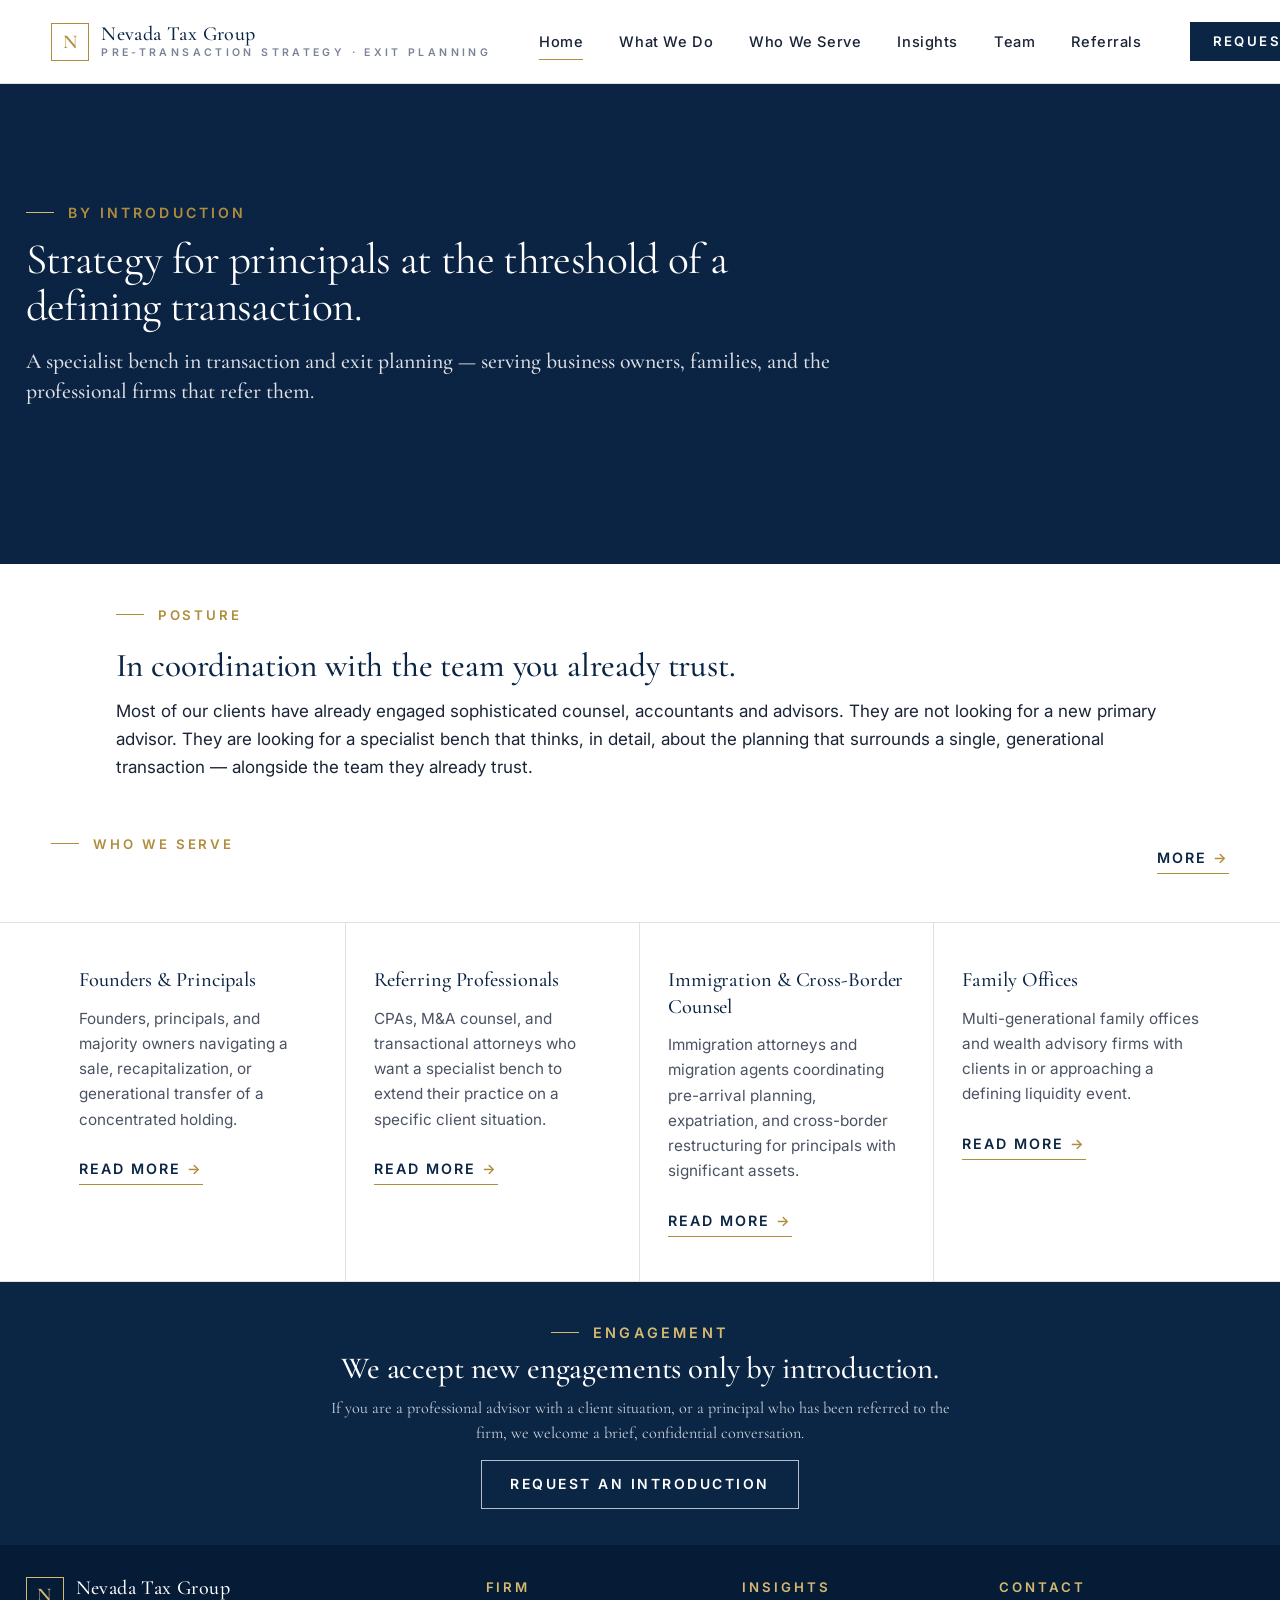
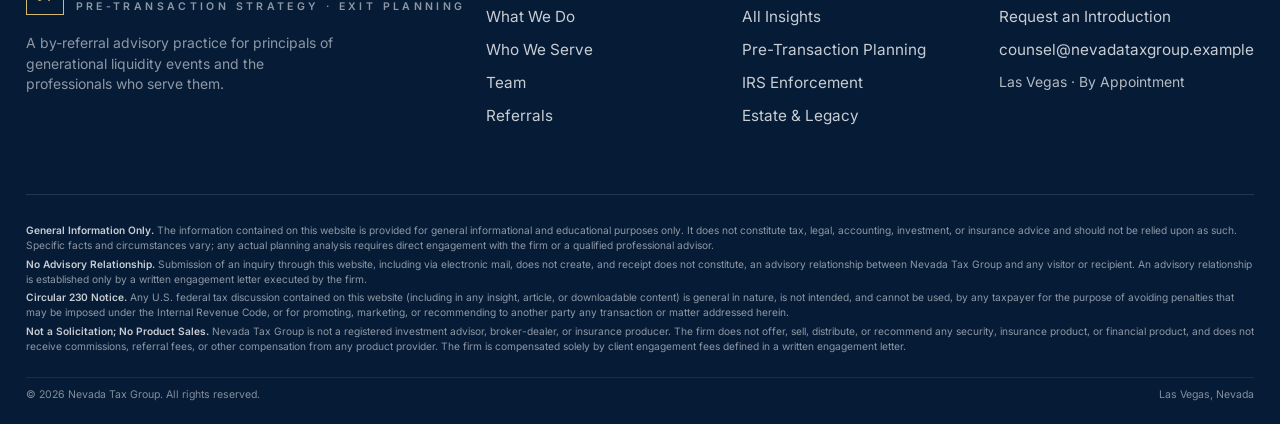
==== commit 4002ecf7: "index.html: remove A defined client circle h2 from Who We Serve" ====
--- a/index.html
+++ b/index.html
@@ -12,7 +12,7 @@
   <link rel="preconnect" href="https://fonts.googleapis.com" />
   <link rel="preconnect" href="https://fonts.gstatic.com" crossorigin />
   <link href="https://fonts.googleapis.com/css2?family=Cormorant+Garamond:wght@400;500;600&family=Inter:wght@400;500;600&display=swap" rel="stylesheet" />
-  <link rel="stylesheet" href="assets/css/styles.css?v=88" />
+  <link rel="stylesheet" href="assets/css/styles.css?v=90" />
   <style>
       /* Compact engagement CTA + footer (all pages) */
       .section-navy { padding-top: clamp(36px, 4.5vw, 64px); padding-bottom: clamp(36px, 4.5vw, 64px); }
@@ -186,6 +186,48 @@
 
       /* MOBILE FIX: touch targets — buttons and inline-arrow links need 44px min height for accessibility. */
       .btn, .nav-cta, .link-arrow { min-height: 44px !important; display: inline-flex !important; align-items: center !important; }
+
+      /* MOBILE FIX: team-grid — single card was filling whole screen on mobile */
+      .team-grid { max-width: 320px !important; margin-left: auto !important; margin-right: auto !important; gap: 24px !important; }
+      .team-grid .portrait { aspect-ratio: 1 / 1.15 !important; margin-bottom: 16px !important; }
+      .team-grid .attorney h3 { font-size: 1.25rem !important; }
+      .team-grid .attorney .role { font-size: 0.7rem !important; }
+      .team-grid .attorney .bio { font-size: 0.9rem !important; }
+      .team-grid .attorney .creds { font-size: 0.78rem !important; }
+      
+      /* MOBILE FIX: split-section (about) — internal padding tighter on phone */
+      .split-section .split-grid { grid-template-columns: 1fr !important; grid-template-rows: auto auto auto !important; min-height: 0 !important; }
+      .split-section .split-divider { height: 1px !important; min-height: 1px !important; width: 100% !important; }
+      .split-section .split-col { padding: 24px 20px !important; }
+      .split-section .split-col h2 { font-size: 1.2rem !important; margin-bottom: 10px !important; }
+      .split-section .split-col p { font-size: 0.88rem !important; line-height: 1.55 !important; margin-bottom: 8px !important; }
+      
+      /* MOBILE FIX: practice-row — desktop has 2-col layout (number + content); stack vertically on mobile */
+      .practice-row { display: block !important; }
+      .practice-row > div:first-child { margin-bottom: 8px !important; }
+      .practice-row .num { font-size: 1.4rem !important; opacity: 0.6 !important; }
+      
+      /* MOBILE FIX: insight-row — already stacks, but ensure title sizing is right */
+      .insight-row .meta { font-size: 0.72rem !important; opacity: 0.7 !important; }
+      .insight-row h3 a { font-size: 1.1rem !important; line-height: 1.25 !important; }
+      .insight-row p { font-size: 0.9rem !important; line-height: 1.5 !important; }
+      
+      /* MOBILE FIX: insights articles (insights-1/2/3) — feature image + article body */
+      .feature-image { height: clamp(180px, 45vw, 280px) !important; }
+      .article-meta { font-size: 0.72rem !important; flex-wrap: wrap !important; gap: 6px !important; }
+      .article-body p { font-size: 0.95rem !important; line-height: 1.65 !important; margin-bottom: 14px !important; }
+      .article-body h2 { font-size: 1.2rem !important; margin-top: 26px !important; margin-bottom: 12px !important; }
+      .article-body blockquote { font-size: 0.95rem !important; padding: 14px 18px !important; margin: 16px 0 !important; }
+      .rule-gold { margin: 20px 0 !important; }
+      
+      /* MOBILE FIX: contact form on contact.html if any */
+      input, textarea, select { font-size: 16px !important; }
+      
+      /* MOBILE FIX: section-cream "Continue Reading" cards on insight pages */
+      .section-cream .grid-2 { grid-template-columns: 1fr !important; gap: 14px !important; }
+      .section-cream .card { padding: 18px 18px !important; }
+      .section-cream .card h3 a { font-size: 1.05rem !important; }
+      .section-cream .card p { font-size: 0.88rem !important; }
     }
     /* ========== END MOBILE FIXES ========== */
   </style>
@@ -236,8 +278,7 @@
       <div style="display:flex; justify-content:space-between; align-items:flex-end; flex-wrap:wrap; gap:24px;">
         <div>
           <span class="eyebrow">Who We Serve</span>
-          <h2 style="max-width: 24ch; margin-bottom: 0;">A defined client circle. By referral.</h2>
-        </div>
+          </div>
         <a href="about.html" class="link-arrow">More</a>
       </div>
     </div>
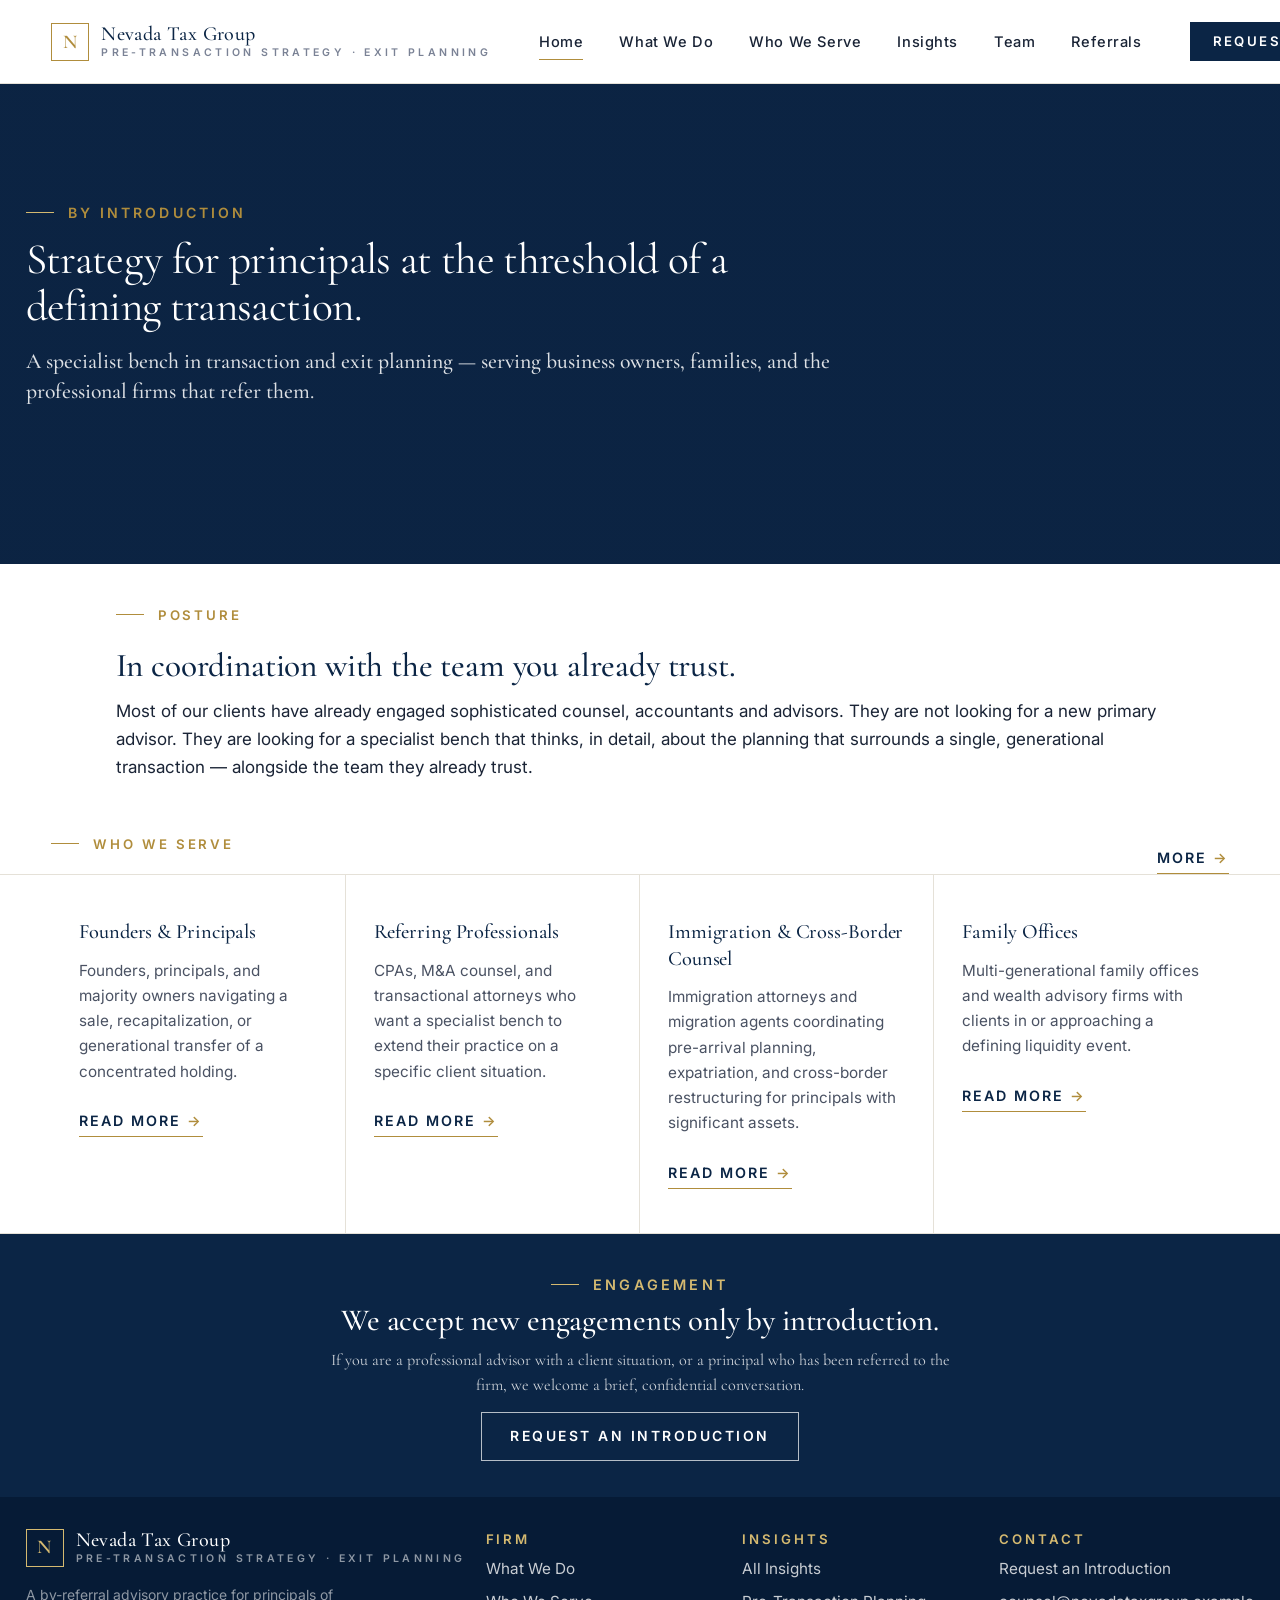
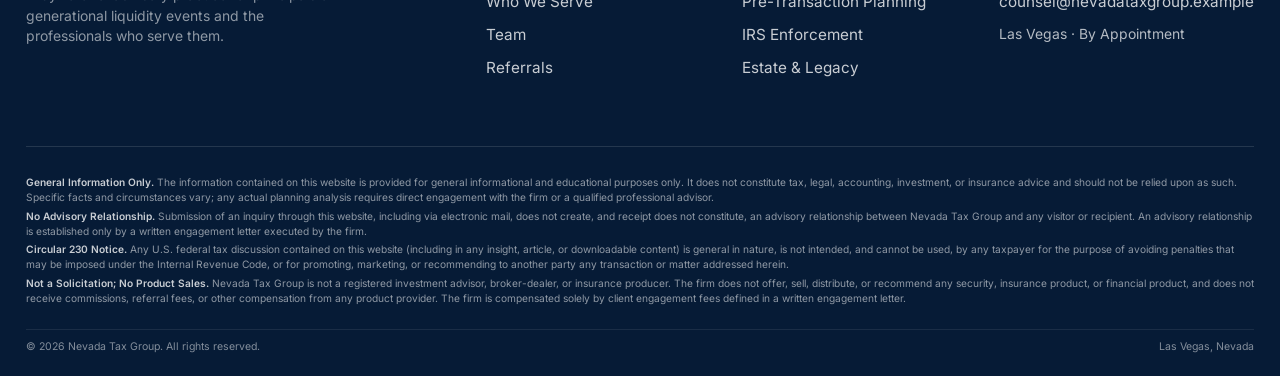
==== commit 347954f5: "index.html: Who We Serve eyebrow row sits right above audience cards" ====
--- a/index.html
+++ b/index.html
@@ -12,7 +12,7 @@
   <link rel="preconnect" href="https://fonts.googleapis.com" />
   <link rel="preconnect" href="https://fonts.gstatic.com" crossorigin />
   <link href="https://fonts.googleapis.com/css2?family=Cormorant+Garamond:wght@400;500;600&family=Inter:wght@400;500;600&display=swap" rel="stylesheet" />
-  <link rel="stylesheet" href="assets/css/styles.css?v=90" />
+  <link rel="stylesheet" href="assets/css/styles.css?v=91" />
   <style>
       /* Compact engagement CTA + footer (all pages) */
       .section-navy { padding-top: clamp(36px, 4.5vw, 64px); padding-bottom: clamp(36px, 4.5vw, 64px); }
@@ -274,7 +274,7 @@
 
   <!-- AUDIENCE PREVIEW -->
   <section>
-    <div class="wrap" style="margin-bottom:48px;">
+    <div class="wrap" style="margin-bottom:0;">
       <div style="display:flex; justify-content:space-between; align-items:flex-end; flex-wrap:wrap; gap:24px;">
         <div>
           <span class="eyebrow">Who We Serve</span>
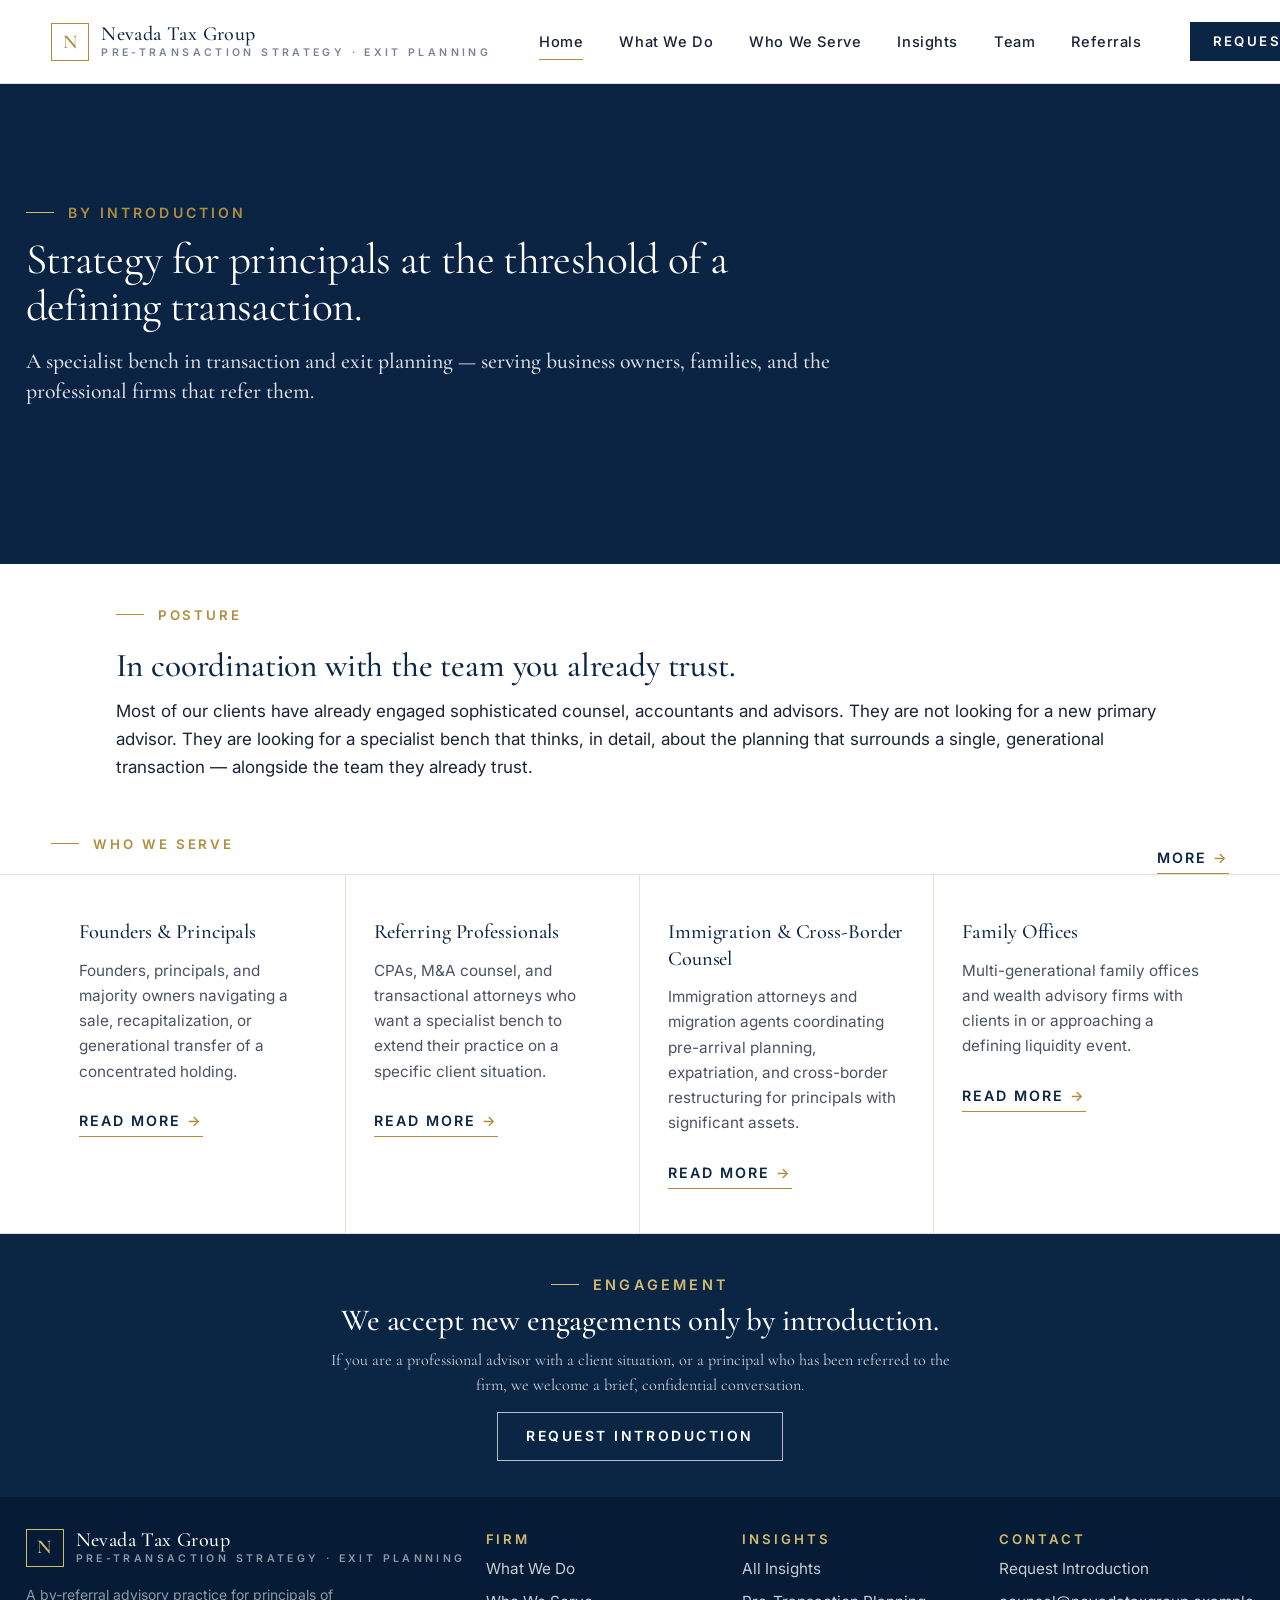
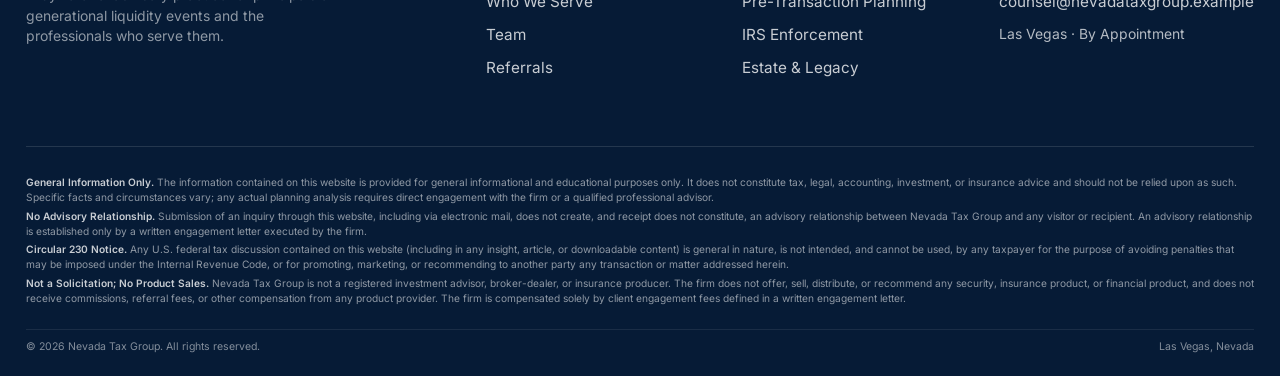
==== commit 0a0c5f27: "Mobile home: tall hero + hidden lede + larger h1; sitewide rename to Request Introduction" ====
--- a/index.html
+++ b/index.html
@@ -12,8 +12,10 @@
   <link rel="preconnect" href="https://fonts.googleapis.com" />
   <link rel="preconnect" href="https://fonts.gstatic.com" crossorigin />
   <link href="https://fonts.googleapis.com/css2?family=Cormorant+Garamond:wght@400;500;600&family=Inter:wght@400;500;600&display=swap" rel="stylesheet" />
-  <link rel="stylesheet" href="assets/css/styles.css?v=91" />
+  <link rel="stylesheet" href="assets/css/styles.css?v=93" />
   <style>
+    /* Drawer infrastructure — hidden by default on desktop */
+    .mobile-menu-toggle, .mobile-drawer, .mobile-drawer-backdrop { display: none; }
       /* Compact engagement CTA + footer (all pages) */
       .section-navy { padding-top: clamp(36px, 4.5vw, 64px); padding-bottom: clamp(36px, 4.5vw, 64px); }
       .section-navy .eyebrow { margin-bottom: 14px; font-size: 0.85rem; }
@@ -228,6 +230,52 @@
       .section-cream .card { padding: 18px 18px !important; }
       .section-cream .card h3 a { font-size: 1.05rem !important; }
       .section-cream .card p { font-size: 0.88rem !important; }
+      /* MOBILE DRAWER: hide existing nav, show hamburger + slide-in drawer */
+      .site-header .nav { padding: 14px 18px !important; display: flex !important; align-items: center !important; gap: 12px !important; flex-wrap: nowrap !important; }
+      .site-header .nav-links, .site-header .nav-cta { display: none !important; }
+      .site-header .brand-name { font-size: 0.95rem !important; }
+      .site-header .brand-name small { display: none !important; }
+      .site-header .brand-mark { width: 28px !important; height: 28px !important; font-size: 0.85rem !important; }
+
+      .mobile-menu-toggle { display: inline-flex !important; flex-direction: column !important; justify-content: center !important; align-items: center !important; gap: 5px !important; width: 36px !important; height: 36px !important; background: transparent !important; border: 0 !important; cursor: pointer !important; padding: 0 !important; z-index: 60 !important; position: relative !important; }
+      .mobile-menu-toggle span { display: block !important; width: 22px !important; height: 1.5px !important; background: var(--navy) !important; transition: transform 0.25s ease, opacity 0.25s ease !important; }
+      body.drawer-open .mobile-menu-toggle span:nth-child(1) { transform: translateY(6.5px) rotate(45deg) !important; }
+      body.drawer-open .mobile-menu-toggle span:nth-child(2) { opacity: 0 !important; }
+      body.drawer-open .mobile-menu-toggle span:nth-child(3) { transform: translateY(-6.5px) rotate(-45deg) !important; }
+
+      .mobile-drawer { display: block !important; position: fixed !important; top: 0 !important; left: 0 !important; width: 85vw !important; max-width: 360px !important; height: 100vh !important; background: var(--navy) !important; color: #fff !important; z-index: 100 !important; transform: translateX(-100%) !important; transition: transform 0.3s ease !important; overflow-y: auto !important; padding: 28px 28px !important; box-sizing: border-box !important; }
+      body.drawer-open .mobile-drawer { transform: translateX(0) !important; }
+      body.drawer-open { overflow: hidden !important; }
+
+      .mobile-drawer-eyebrow { font-family: 'Inter', sans-serif !important; color: var(--gold) !important; font-size: 0.7rem !important; font-weight: 600 !important; letter-spacing: 0.22em !important; margin-top: 8px !important; margin-bottom: 28px !important; }
+      .mobile-drawer-nav { display: flex !important; flex-direction: column !important; gap: 0 !important; }
+      .mobile-drawer-nav a { color: #fff !important; text-decoration: none !important; font-family: 'Cormorant Garamond', Georgia, serif !important; font-size: 1.4rem !important; font-weight: 500 !important; padding: 14px 0 !important; border-bottom: 1px solid rgba(255,255,255,0.08) !important; min-height: 44px !important; }
+      .mobile-drawer-nav a.cta { color: var(--gold) !important; font-style: italic !important; font-size: 1rem !important; padding-top: 28px !important; border-bottom: 0 !important; font-family: 'Inter', sans-serif !important; font-style: normal !important; letter-spacing: 0.08em !important; text-transform: none !important; }
+      .mobile-drawer-footer { margin-top: 36px !important; padding-top: 24px !important; border-top: 1px solid rgba(255,255,255,0.08) !important; color: rgba(255,255,255,0.5) !important; font-size: 0.7rem !important; letter-spacing: 0.16em !important; text-transform: uppercase !important; font-family: 'Inter', sans-serif !important; }
+
+      .mobile-drawer-backdrop { display: block !important; position: fixed !important; top: 0 !important; left: 0 !important; width: 100vw !important; height: 100vh !important; background: rgba(11,28,55,0.55) !important; z-index: 99 !important; opacity: 0 !important; pointer-events: none !important; transition: opacity 0.25s ease !important; }
+      body.drawer-open .mobile-drawer-backdrop { opacity: 1 !important; pointer-events: auto !important; }
+      /* HOME POLISH: more breathing between sections, elegant audience cards */
+      body.home .section { padding-top: clamp(36px, 7vw, 56px) !important; padding-bottom: clamp(36px, 7vw, 56px) !important; }
+      body.home .audience { grid-template-columns: 1fr !important; }
+      body.home .audience > a { padding: 26px 22px !important; border-right: 0 !important; border-bottom: 1px solid rgba(176,141,60,0.2) !important; }
+      body.home .audience > a:last-child { border-bottom: 0 !important; }
+      body.home .audience > a:active { background: rgba(176,141,60,0.04) !important; }
+      body.home .audience h3 { font-size: 1.2rem !important; margin-bottom: 8px !important; }
+      body.home .audience p { font-size: 0.9rem !important; line-height: 1.55 !important; }
+      body.home .audience .link-arrow { font-size: 0.72rem !important; margin-top: 14px !important; }
+      /* DRAWER CTA: bigger touch target + prominent gold button */
+      .mobile-drawer-nav a.cta { display: inline-block !important; background: var(--gold) !important; color: var(--navy) !important; padding: 14px 22px !important; font-size: 0.85rem !important; font-weight: 600 !important; letter-spacing: 0.14em !important; text-transform: uppercase !important; border-radius: 2px !important; text-align: center !important; margin-top: 28px !important; align-self: stretch !important; min-height: 48px !important; }
+      /* HOME MOBILE: tall hero like UBS, hidden lede, large h1 */
+      body.home .hero { min-height: 75vh !important; max-height: none !important; }
+      body.home .hero .lede { display: none !important; }
+      body.home .hero h1 { font-size: clamp(1.7rem, 7.5vw, 2.4rem) !important; line-height: 1.1 !important; max-width: 100% !important; margin-bottom: 16px !important; }
+      body.home .hero .eyebrow { font-size: 0.7rem !important; margin-bottom: 14px !important; }
+      body.home .hero-inner { padding: 32px 20px 40px !important; justify-content: flex-end !important; }
+      body.home .hero .btn { padding: 14px 24px !important; font-size: 0.78rem !important; min-height: 48px !important; letter-spacing: 0.14em !important; }
+    
+    
+    
     }
     /* ========== END MOBILE FIXES ========== */
   </style>
@@ -236,6 +284,7 @@
 
   <header class="site-header">
     <div class="nav">
+      <button class="mobile-menu-toggle" aria-label="Open menu" onclick="document.body.classList.toggle('drawer-open')"><span></span><span></span><span></span></button>
       <a class="brand" href="index.html">
         <span class="brand-mark">N</span>
         <span class="brand-name">Nevada Tax Group<small>Pre-Transaction Strategy · Exit Planning</small></span>
@@ -248,9 +297,24 @@
         <a href="team.html">Team</a>
         <a href="referrals.html">Referrals</a>
       </nav>
-      <a href="contact.html" class="nav-cta">Request an Introduction</a>
+      <a href="contact.html" class="nav-cta">Request Introduction</a>
     </div>
   </header>
+
+  <aside class="mobile-drawer" aria-label="Mobile navigation">
+    <div class="mobile-drawer-eyebrow">— MENU</div>
+    <nav class="mobile-drawer-nav">
+      <a href="index.html" onclick="document.body.classList.remove('drawer-open')">Home</a>
+      <a href="practice.html" onclick="document.body.classList.remove('drawer-open')">What We Do</a>
+      <a href="about.html" onclick="document.body.classList.remove('drawer-open')">Who We Serve</a>
+      <a href="insights.html" onclick="document.body.classList.remove('drawer-open')">Insights</a>
+      <a href="team.html" onclick="document.body.classList.remove('drawer-open')">Team</a>
+      <a href="referrals.html" onclick="document.body.classList.remove('drawer-open')">Referrals</a>
+      <a href="contact.html" class="cta" onclick="document.body.classList.remove('drawer-open')">Request Introduction &rarr;</a>
+    </nav>
+    <div class="mobile-drawer-footer">Las Vegas &middot; By Appointment</div>
+  </aside>
+  <div class="mobile-drawer-backdrop" onclick="document.body.classList.remove('drawer-open')" aria-hidden="true"></div>
 
   <!-- HERO -->
   <section class="hero">
@@ -259,7 +323,7 @@
       <span class="eyebrow">By Introduction</span>
       <h1>Strategy for principals at the threshold of a defining transaction.</h1>
       <p class="lede">A specialist bench in transaction and exit planning — serving business owners, families, and the professional firms that refer them.</p>
-      <a href="contact.html" class="btn btn-ghost-light">Request an Introduction</a>
+      <a href="contact.html" class="btn btn-ghost-light">Request Introduction</a>
     </div>
   </section>
 
@@ -312,7 +376,7 @@
       <span class="eyebrow">Engagement</span>
       <h2 style="color:#FFF;">We accept new engagements only by introduction.</h2>
       <p class="lede" style="">If you are a professional advisor with a client situation, or a principal who has been referred to the firm, we welcome a brief, confidential conversation.</p>
-      <a href="contact.html" class="btn btn-ghost-light">Request an Introduction</a>
+      <a href="contact.html" class="btn btn-ghost-light">Request Introduction</a>
     </div>
   </section>
 
@@ -347,7 +411,7 @@
         <div>
           <h5>Contact</h5>
           <ul>
-            <li><a href="contact.html">Request an Introduction</a></li>
+            <li><a href="contact.html">Request Introduction</a></li>
             <li><a href="mailto:counsel@nevadataxgroup.example">counsel@nevadataxgroup.example</a></li>
             <li>Las Vegas · By Appointment</li>
           </ul>
@@ -367,5 +431,6 @@
     </div>
   </footer>
 
+<script>document.addEventListener('keydown',function(e){if(e.key==='Escape')document.body.classList.remove('drawer-open')});</script>
 </body>
 </html>
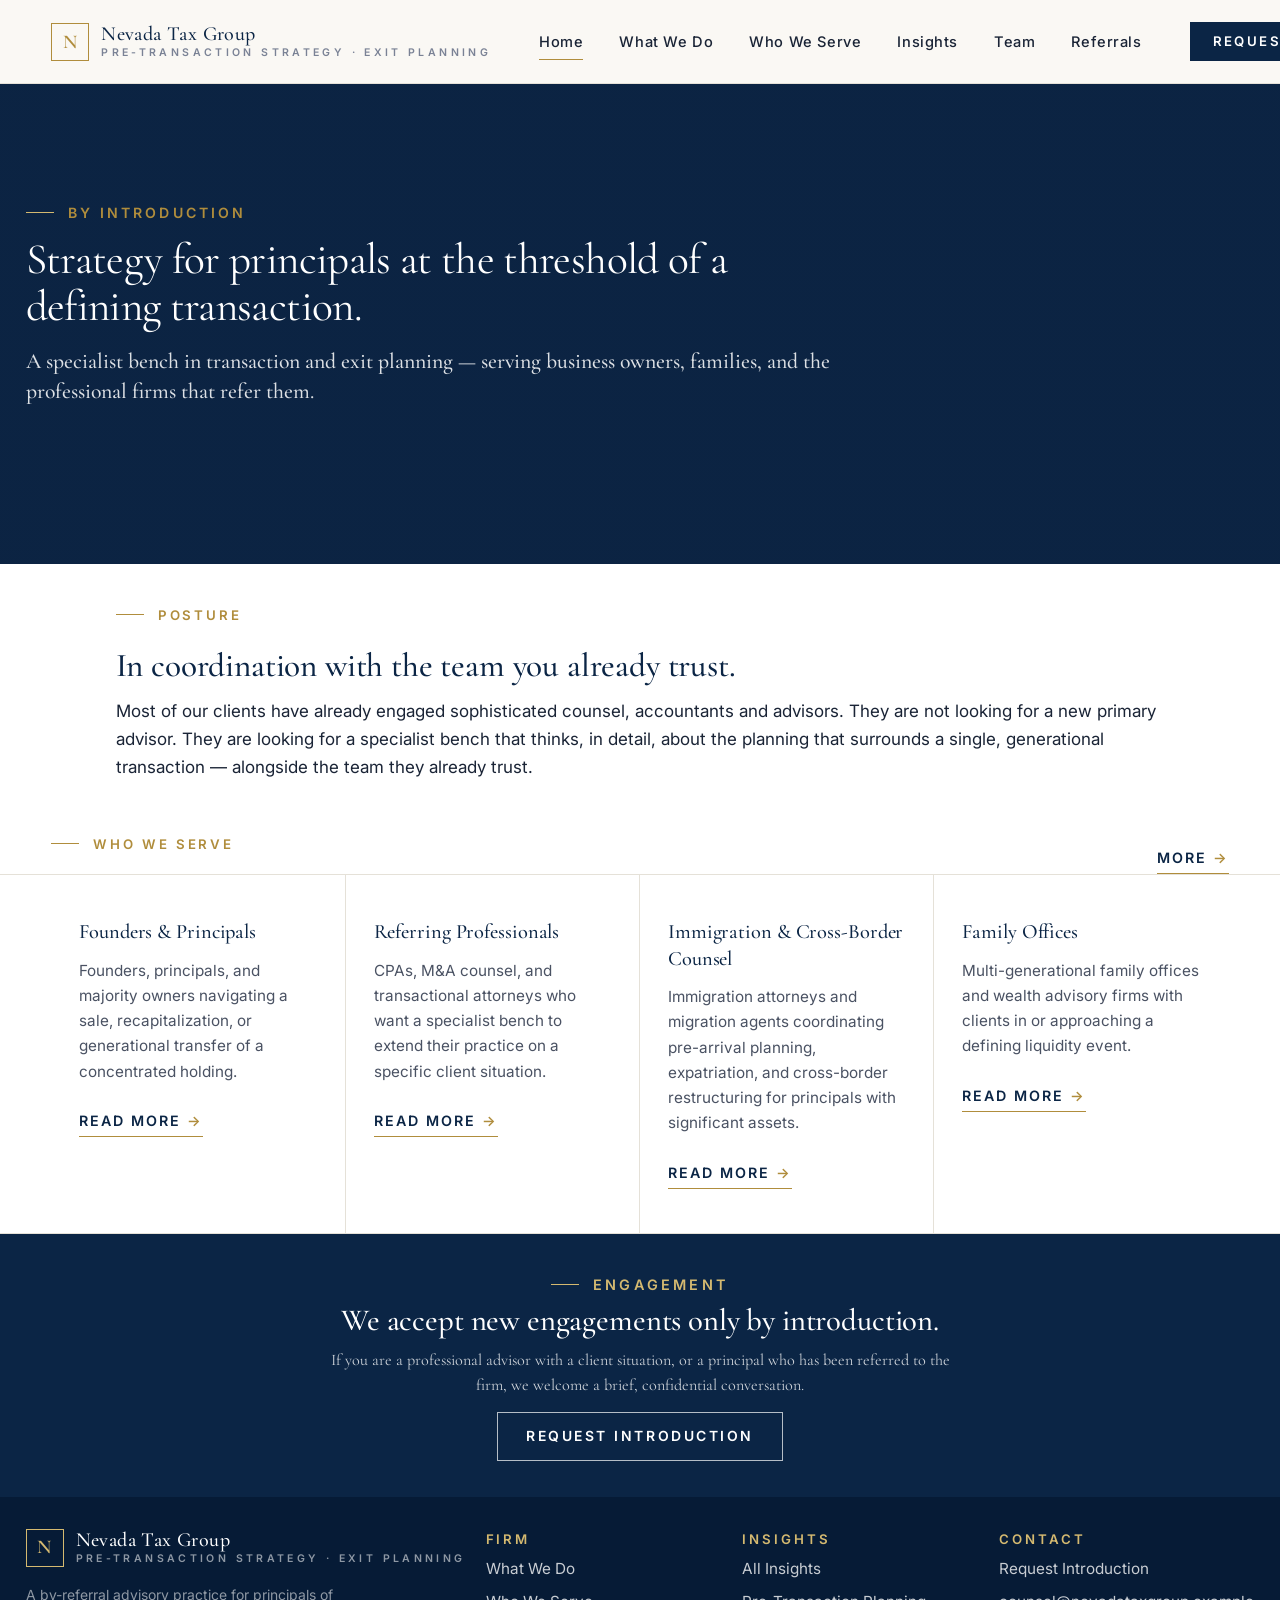
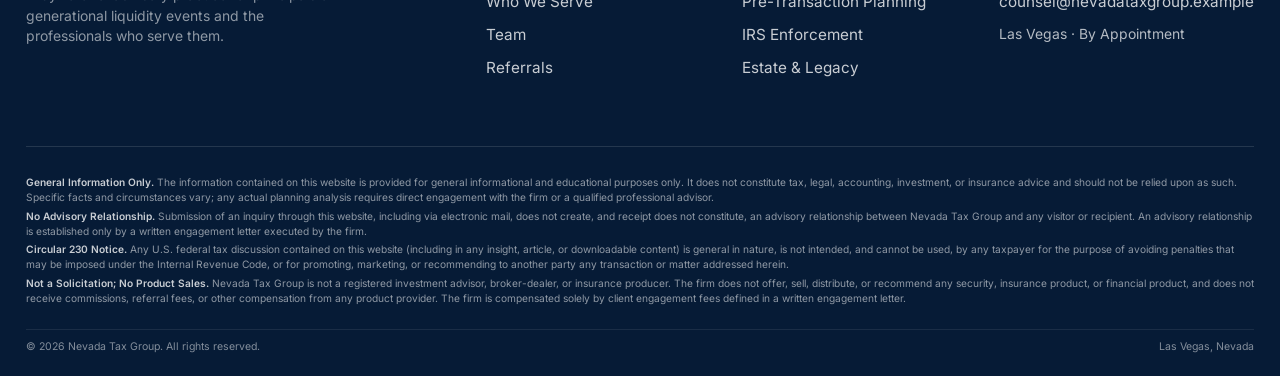
==== commit 10cc3c87: "Sticky desktop header + nav-cta hover; mobile home raised text + visible CTA" ====
--- a/index.html
+++ b/index.html
@@ -12,7 +12,7 @@
   <link rel="preconnect" href="https://fonts.googleapis.com" />
   <link rel="preconnect" href="https://fonts.gstatic.com" crossorigin />
   <link href="https://fonts.googleapis.com/css2?family=Cormorant+Garamond:wght@400;500;600&family=Inter:wght@400;500;600&display=swap" rel="stylesheet" />
-  <link rel="stylesheet" href="assets/css/styles.css?v=93" />
+  <link rel="stylesheet" href="assets/css/styles.css?v=94" />
   <style>
     /* Drawer infrastructure — hidden by default on desktop */
     .mobile-menu-toggle, .mobile-drawer, .mobile-drawer-backdrop { display: none; }
@@ -273,11 +273,24 @@
       body.home .hero .eyebrow { font-size: 0.7rem !important; margin-bottom: 14px !important; }
       body.home .hero-inner { padding: 32px 20px 40px !important; justify-content: flex-end !important; }
       body.home .hero .btn { padding: 14px 24px !important; font-size: 0.78rem !important; min-height: 48px !important; letter-spacing: 0.14em !important; }
+      /* HOME MOBILE: text vertically centered, Request Introduction button shown */
+      body.home .hero { min-height: 78vh !important; }
+      body.home .hero-inner { padding: 32px 22px !important; justify-content: center !important; }
+      body.home .hero h1 { margin-bottom: 22px !important; }
+      body.home .hero .btn { display: inline-flex !important; align-items: center !important; justify-content: center !important; align-self: flex-start !important; background: var(--gold) !important; color: var(--navy) !important; border: 0 !important; padding: 14px 26px !important; font-size: 0.78rem !important; font-weight: 600 !important; letter-spacing: 0.14em !important; text-transform: uppercase !important; min-height: 48px !important; margin-top: 6px !important; border-radius: 2px !important; text-decoration: none !important; }
+    
     
     
     
     }
     /* ========== END MOBILE FIXES ========== */
+    /* DESKTOP: sticky header + nav-cta clickable hover */
+    @media (min-width: 769px) {
+      .site-header { position: sticky !important; top: 0 !important; z-index: 50 !important; background: var(--cream) !important; transition: box-shadow 0.25s ease !important; }
+      .site-header.scrolled { box-shadow: 0 2px 16px rgba(11,28,55,0.08) !important; }
+      .nav-cta { transition: background 0.2s ease, color 0.2s ease, border-color 0.2s ease !important; }
+      .nav-cta:hover { background: var(--gold) !important; color: var(--navy) !important; border-color: var(--gold) !important; }
+    }
   </style>
 </head>
 <body class="home">
@@ -432,5 +445,6 @@
   </footer>
 
 <script>document.addEventListener('keydown',function(e){if(e.key==='Escape')document.body.classList.remove('drawer-open')});</script>
+<script>window.addEventListener('scroll',function(){var h=document.querySelector('.site-header');if(h)h.classList.toggle('scrolled',window.scrollY>80)});</script>
 </body>
 </html>
